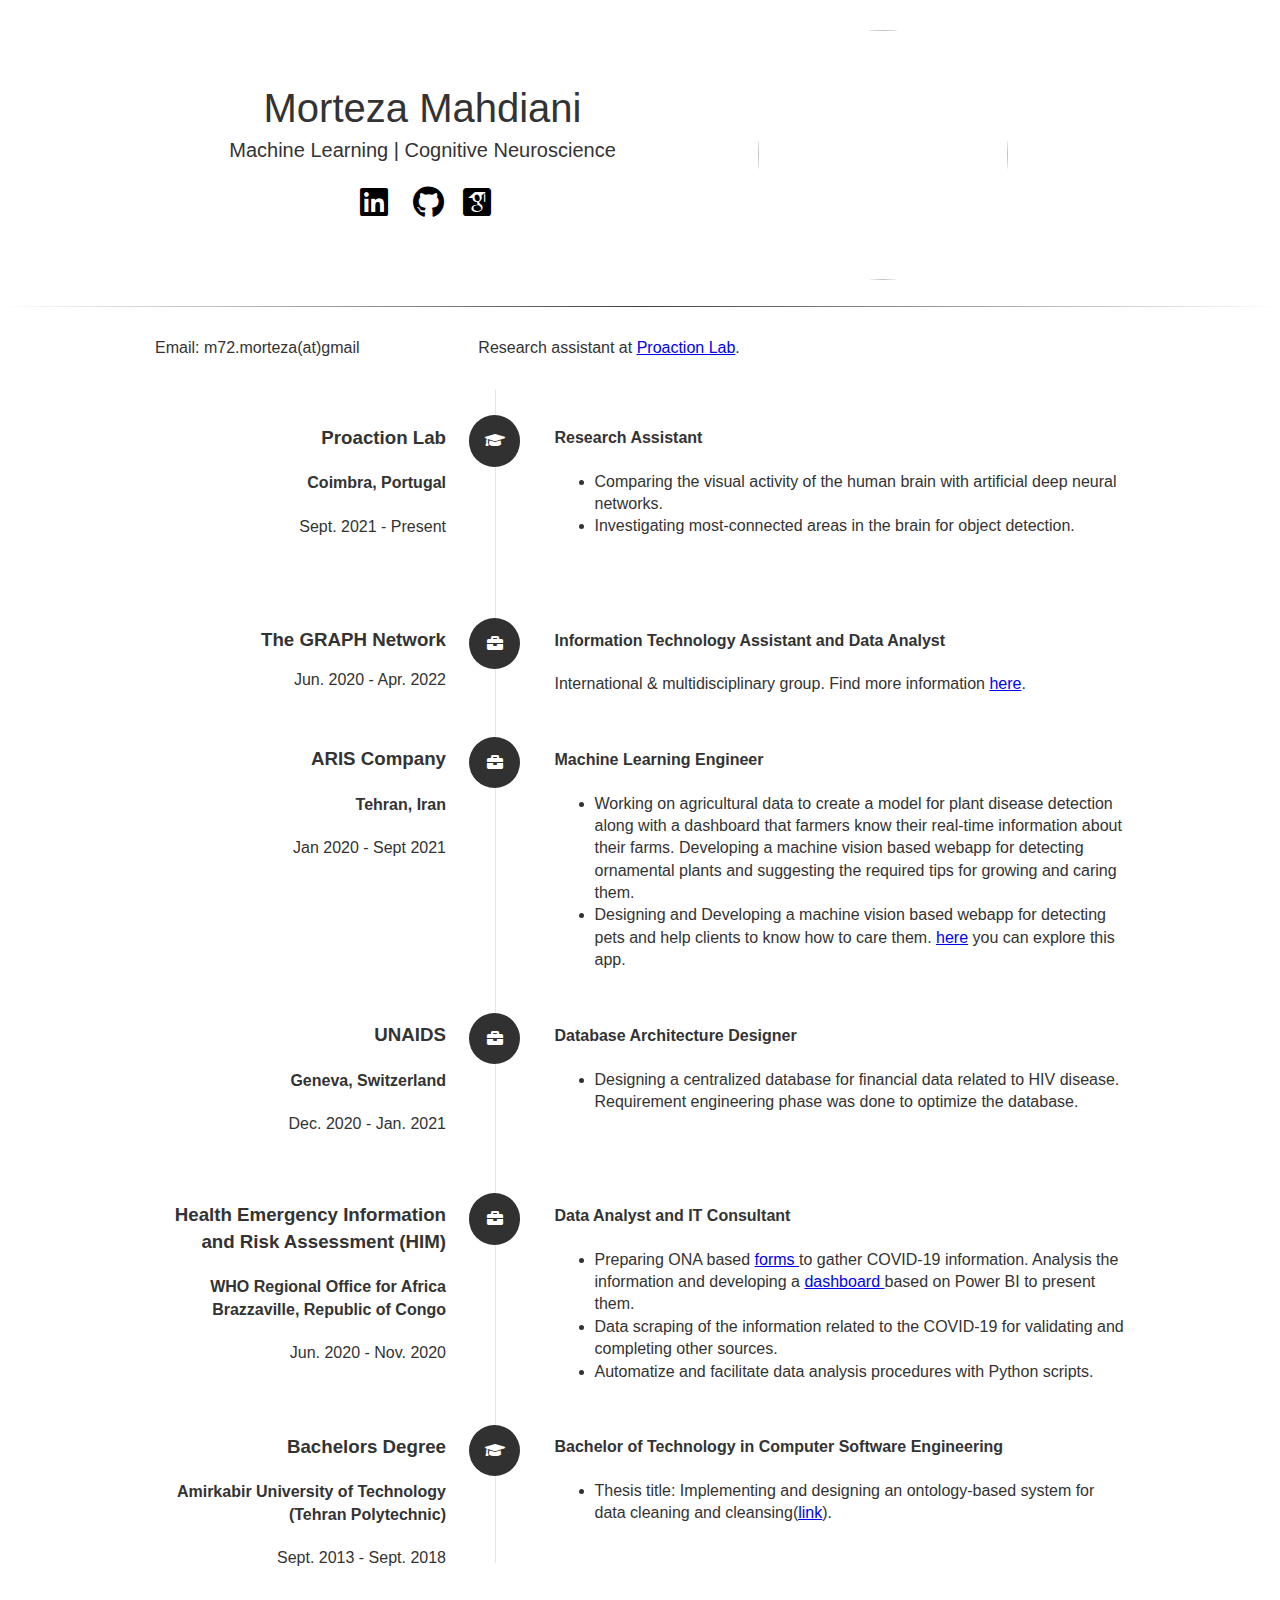
==== index.html @ 7328b312 "photo changed" ====
<!DOCTYPE html>
<html lang="en">
<head>

    <title>Morteza Mahdiani's website</title>
    <meta http-equiv="X-UA-Compatible" content="IE=edge">
    <meta charset="utf-8">
    <meta name="viewport" content="width=device-width, initial-scale=1.0">
    <meta name="description" content="Morteza Mahdiani's website">
    <meta name="keywords" content="website, Morteza, Mahdiani, cv, work, resume, blog">
    <meta name="author" content="Morteza Mahdiani">
    <meta name="viewport" content="width=device-width, initial-scale=1">
    <link rel="stylesheet" href="./css/all.css">
    <link rel="stylesheet" href="./css/style.css">
    <link rel="stylesheet" href="./css/academicons.min.css"/>


</head>


<body>

<!-- Home -->
<div class="container" id="home">

    <div class="row">
        <div id="home-about">
            <h1>Morteza Mahdiani</h1>
            <h2>Machine Learning | Cognitive Neuroscience</h2><br/>
            <div id="home-icon">
<!--                 <a href="" rel="noopener noreferrer" target="_blank"><i
                        class="fas fa-envelope fa-2x" aria-hidden="true"></i></a> -->
                <a href="https://au.linkedin.com/in/morteza-mahdiani/" rel="noopener noreferrer" target="_blank"><i
                        class="fab fa-linkedin fa-2x" aria-hidden="true"></i></a>
                <a href="https://github.com/morteza-mahdiani" rel="noopener noreferrer" target="_blank"><i
                        class="fab fa-github fa-2x" aria-hidden="true"></i></a>
<!--                 <a href="https://twitter.com/JanioSadAh" rel="noopener noreferrer" target="_blank"><i
                        class="fab fa-twitter fa-2x" aria-hidden="true"></i></a> -->
                <a href="https://scholar.google.com/citations?user=xFztGO8AAAAJ&hl=en" ><i 
                        class="ai ai-google-scholar-square ai-2x" aria-hidden="true" style="width:3vmax;"></i></a>
            </div>
        </div>
        <div id="home-img">
            <img src="./photos/IMG_1743.png" alt="" data-holder-rendered="true"><br/>
        </div>
    </div>

</div>

<hr>

<div class="container" id="resume">

            <div class="row">
                <div id="resume-img">
                    <!--            <img src="photos/" alt="" style="width:40%;"/><br/>-->
                    Email: m72.morteza(at)gmail <br/>
                </div>
                <div id="resume-intro">
                    <!-- Member of the <a href="https://thegraphnetwork.org/">Global Research and Analysis for Public Health</a> network. -->
                    Research assistant at <a href="https://proactionlab.fpce.uc.pt/en/home">Proaction Lab</a>.<br/>
                </div>
                </div>

                <div class="resume-timeline">
            <div class="timeline-wrap">




            <div class="timeline-block">
                <div class="timeline-ico">
                    <i class="fas fa-graduation-cap"></i>
                </div>

                <div class="timeline-header">
                    <h3>Proaction Lab</h3>
                    <h4>
                        Coimbra, Portugal
                    </h4>
                    <p>Sept. 2021 - Present</p>
                </div>

                <div class="timeline-content">
                    <h4>Research Assistant</h4>
                    <ul>
                        <li>
                            Comparing the visual activity of the human brain with artificial deep neural networks.
                        </li>
                        <li>
                            Investigating most-connected areas in the brain for object detection.
                        </li>
                        <p><br></p>
                    </ul>
                </div>
            </div>






            <div class="timeline-block">
                <div class="timeline-ico">
                    <i class="fas fa-briefcase"></i>
                </div>

                <div class="timeline-header">
                    <h3>The GRAPH Network</h3>
                    <p>Jun. 2020 - Apr. 2022</p>
                </div>

                <div class="timeline-content">
                    <h4>Information Technology Assistant and Data Analyst</h4>
                    <p>
                        International & multidisciplinary group. Find more information <a
                            href="https://thegraphnetwork.org/">here</a>.
                    </p>
                </div>
            </div>

            <div class="timeline-block">
                <div class="timeline-ico">
                    <i class="fas fa-briefcase"></i>
                </div>

                <div class="timeline-header">
                    <h3>ARIS Company</h3>
                    <h4>Tehran, Iran</h4>
                    <p>Jan 2020 - Sept 2021</p>
                </div>

                <div class="timeline-content">
                    <h4>Machine Learning Engineer</h4>
                    <ul>
                        <li>
                            Working on agricultural data to create a model for plant disease detection along with a
                            dashboard that farmers know their real-time information about their farms.
                            Developing a machine vision based webapp for detecting ornamental plants and suggesting
                            the required tips for growing and caring them.
                        </li>
                        <li>
                            Designing and Developing a machine vision based webapp for detecting pets and help
                            clients to know how to care them. <a href="https://aipet.pet">here</a> you can explore this app.
                        </li>
                    </ul>
                </div>
            </div>

            <div class="timeline-block">
                <div class="timeline-ico">
                    <i class="fas fa-briefcase"></i>
                </div>

                <div class="timeline-header">
                    <h3>UNAIDS</h3>
                    <h4>
                        Geneva, Switzerland
                    </h4>
                    <p>Dec. 2020 - Jan. 2021</p>
                </div>

                <div class="timeline-content">
                    <h4>Database Architecture Designer</h4>
                    <ul>
                        <li>
                            Designing a centralized database for financial data related to HIV disease.
                            Requirement engineering phase was done to optimize the database.
                        </li>
                        <p><br></p>
                    </ul>
                </div>
            </div>

            <div class="timeline-block">
                <div class="timeline-ico">
                    <i class="fas fa-briefcase"></i>
                </div>

                <div class="timeline-header">
                    <h3>Health Emergency Information and Risk Assessment (HIM)</h3>
                    <h4>
                        WHO Regional Office for Africa<br>
                        Brazzaville, Republic of Congo
                    </h4>
                    <p>Jun. 2020 - Nov. 2020</p>
                </div>

                <div class="timeline-content">
                    <h4>Data Analyst and IT Consultant</h4>
                    <ul>
                        <li>
                            Preparing ONA based <a href="https://enketo.whonghub.org/x/#lYqEkK29"> forms </a> to gather
                            COVID-19 information. Analysis the information and
                            developing a <a
                                href="https://app.powerbi.com/view?r=eyJrIjoiOWZiNmRmNjEtNzEwMS00ODVjLTk2NTYtZTM4ZjQyZGI4OGZhIiwidCI6ImY2MTBjMGI3LWJkMjQtNGIzOS04MTBiLTNkYzI4MGFmYjU5MCIsImMiOjh9&pageName=ReportSection">
                            dashboard </a>
                            based on Power BI to present them.
                        </li>
                        <li>
                            Data scraping of the information related to the COVID-19 for validating and completing
                            other sources.
                        </li>
                        <li>
                            Automatize and facilitate data analysis procedures with Python scripts.
                        </li>
                    </ul>
                </div>

            </div>

            <div class="timeline-block">
                <div class="timeline-ico">
                    <i class="fas fa-graduation-cap"></i>
                </div>

                <div class="timeline-header">
                    <h3>Bachelors Degree</h3>
                    <h4>Amirkabir University of Technology<br>
                        (Tehran Polytechnic)</h4>
                    <p>Sept. 2013 - Sept. 2018</p>
                </div>

                <div class="timeline-content">
                    <h4>Bachelor of Technology in Computer Software Engineering</h4>
                        <ul>
                            <li>
                                Thesis title: Implementing and designing an ontology-based system for data cleaning and cleansing(<a href="https://github.com/morteza-mahdiani/B.Sc-Thesis">link</a>).
                            </li>
                            <p><br></p>
                        </ul>
                </div>
            </div>
        </div>
    </div>

</div>

</body>

</html>
---- css/all.css ----
.fa,
.fas,
.far,
.fal,
.fad,
.fab {
  -moz-osx-font-smoothing: grayscale;
  -webkit-font-smoothing: antialiased;
  display: inline-block;
  font-style: normal;
  font-variant: normal;
  text-rendering: auto;
  line-height: 1; }

.fa-lg {
  font-size: 1.33333em;
  line-height: 0.75em;
  vertical-align: -.0667em; }

.fa-xs {
  font-size: .75em; }

.fa-sm {
  font-size: .875em; }

.fa-1x {
  font-size: 1em; }

.fa-2x {
  font-size: 2em; }

.fa-3x {
  font-size: 3em; }

.fa-4x {
  font-size: 4em; }

.fa-5x {
  font-size: 5em; }

.fa-6x {
  font-size: 6em; }

.fa-7x {
  font-size: 7em; }

.fa-8x {
  font-size: 8em; }

.fa-9x {
  font-size: 9em; }

.fa-10x {
  font-size: 10em; }

.fa-fw {
  text-align: center;
  width: 1.25em; }

.fa-ul {
  list-style-type: none;
  margin-left: 2.5em;
  padding-left: 0; }
  .fa-ul > li {
    position: relative; }

.fa-li {
  left: -2em;
  position: absolute;
  text-align: center;
  width: 2em;
  line-height: inherit; }

.fa-border {
  border: solid 0.08em #eee;
  border-radius: .1em;
  padding: .2em .25em .15em; }

.fa-pull-left {
  float: left; }

.fa-pull-right {
  float: right; }

.fa.fa-pull-left,
.fas.fa-pull-left,
.far.fa-pull-left,
.fal.fa-pull-left,
.fab.fa-pull-left {
  margin-right: .3em; }

.fa.fa-pull-right,
.fas.fa-pull-right,
.far.fa-pull-right,
.fal.fa-pull-right,
.fab.fa-pull-right {
  margin-left: .3em; }

.fa-spin {
  -webkit-animation: fa-spin 2s infinite linear;
          animation: fa-spin 2s infinite linear; }

.fa-pulse {
  -webkit-animation: fa-spin 1s infinite steps(8);
          animation: fa-spin 1s infinite steps(8); }

@-webkit-keyframes fa-spin {
  0% {
    -webkit-transform: rotate(0deg);
            transform: rotate(0deg); }
  100% {
    -webkit-transform: rotate(360deg);
            transform: rotate(360deg); } }

@keyframes fa-spin {
  0% {
    -webkit-transform: rotate(0deg);
            transform: rotate(0deg); }
  100% {
    -webkit-transform: rotate(360deg);
            transform: rotate(360deg); } }

.fa-rotate-90 {
  -ms-filter: "progid:DXImageTransform.Microsoft.BasicImage(rotation=1)";
  -webkit-transform: rotate(90deg);
          transform: rotate(90deg); }

.fa-rotate-180 {
  -ms-filter: "progid:DXImageTransform.Microsoft.BasicImage(rotation=2)";
  -webkit-transform: rotate(180deg);
          transform: rotate(180deg); }

.fa-rotate-270 {
  -ms-filter: "progid:DXImageTransform.Microsoft.BasicImage(rotation=3)";
  -webkit-transform: rotate(270deg);
          transform: rotate(270deg); }

.fa-flip-horizontal {
  -ms-filter: "progid:DXImageTransform.Microsoft.BasicImage(rotation=0, mirror=1)";
  -webkit-transform: scale(-1, 1);
          transform: scale(-1, 1); }

.fa-flip-vertical {
  -ms-filter: "progid:DXImageTransform.Microsoft.BasicImage(rotation=2, mirror=1)";
  -webkit-transform: scale(1, -1);
          transform: scale(1, -1); }

.fa-flip-both, .fa-flip-horizontal.fa-flip-vertical {
  -ms-filter: "progid:DXImageTransform.Microsoft.BasicImage(rotation=2, mirror=1)";
  -webkit-transform: scale(-1, -1);
          transform: scale(-1, -1); }

:root .fa-rotate-90,
:root .fa-rotate-180,
:root .fa-rotate-270,
:root .fa-flip-horizontal,
:root .fa-flip-vertical,
:root .fa-flip-both {
  -webkit-filter: none;
          filter: none; }

.fa-stack {
  display: inline-block;
  height: 2em;
  line-height: 2em;
  position: relative;
  vertical-align: middle;
  width: 2.5em; }

.fa-stack-1x,
.fa-stack-2x {
  left: 0;
  position: absolute;
  text-align: center;
  width: 100%; }

.fa-stack-1x {
  line-height: inherit; }

.fa-stack-2x {
  font-size: 2em; }

.fa-inverse {
  color: #fff; }

/* Font Awesome uses the Unicode Private Use Area (PUA) to ensure screen
readers do not read off random characters that represent icons */
.fa-500px:before {
  content: "\f26e"; }

.fa-accessible-icon:before {
  content: "\f368"; }

.fa-accusoft:before {
  content: "\f369"; }

.fa-acquisitions-incorporated:before {
  content: "\f6af"; }

.fa-ad:before {
  content: "\f641"; }

.fa-address-book:before {
  content: "\f2b9"; }

.fa-address-card:before {
  content: "\f2bb"; }

.fa-adjust:before {
  content: "\f042"; }

.fa-adn:before {
  content: "\f170"; }

.fa-adversal:before {
  content: "\f36a"; }

.fa-affiliatetheme:before {
  content: "\f36b"; }

.fa-air-freshener:before {
  content: "\f5d0"; }

.fa-airbnb:before {
  content: "\f834"; }

.fa-algolia:before {
  content: "\f36c"; }

.fa-align-center:before {
  content: "\f037"; }

.fa-align-justify:before {
  content: "\f039"; }

.fa-align-left:before {
  content: "\f036"; }

.fa-align-right:before {
  content: "\f038"; }

.fa-alipay:before {
  content: "\f642"; }

.fa-allergies:before {
  content: "\f461"; }

.fa-amazon:before {
  content: "\f270"; }

.fa-amazon-pay:before {
  content: "\f42c"; }

.fa-ambulance:before {
  content: "\f0f9"; }

.fa-american-sign-language-interpreting:before {
  content: "\f2a3"; }

.fa-amilia:before {
  content: "\f36d"; }

.fa-anchor:before {
  content: "\f13d"; }

.fa-android:before {
  content: "\f17b"; }

.fa-angellist:before {
  content: "\f209"; }

.fa-angle-double-down:before {
  content: "\f103"; }

.fa-angle-double-left:before {
  content: "\f100"; }

.fa-angle-double-right:before {
  content: "\f101"; }

.fa-angle-double-up:before {
  content: "\f102"; }

.fa-angle-down:before {
  content: "\f107"; }

.fa-angle-left:before {
  content: "\f104"; }

.fa-angle-right:before {
  content: "\f105"; }

.fa-angle-up:before {
  content: "\f106"; }

.fa-angry:before {
  content: "\f556"; }

.fa-angrycreative:before {
  content: "\f36e"; }

.fa-angular:before {
  content: "\f420"; }

.fa-ankh:before {
  content: "\f644"; }

.fa-app-store:before {
  content: "\f36f"; }

.fa-app-store-ios:before {
  content: "\f370"; }

.fa-apper:before {
  content: "\f371"; }

.fa-apple:before {
  content: "\f179"; }

.fa-apple-alt:before {
  content: "\f5d1"; }

.fa-apple-pay:before {
  content: "\f415"; }

.fa-archive:before {
  content: "\f187"; }

.fa-archway:before {
  content: "\f557"; }

.fa-arrow-alt-circle-down:before {
  content: "\f358"; }

.fa-arrow-alt-circle-left:before {
  content: "\f359"; }

.fa-arrow-alt-circle-right:before {
  content: "\f35a"; }

.fa-arrow-alt-circle-up:before {
  content: "\f35b"; }

.fa-arrow-circle-down:before {
  content: "\f0ab"; }

.fa-arrow-circle-left:before {
  content: "\f0a8"; }

.fa-arrow-circle-right:before {
  content: "\f0a9"; }

.fa-arrow-circle-up:before {
  content: "\f0aa"; }

.fa-arrow-down:before {
  content: "\f063"; }

.fa-arrow-left:before {
  content: "\f060"; }

.fa-arrow-right:before {
  content: "\f061"; }

.fa-arrow-up:before {
  content: "\f062"; }

.fa-arrows-alt:before {
  content: "\f0b2"; }

.fa-arrows-alt-h:before {
  content: "\f337"; }

.fa-arrows-alt-v:before {
  content: "\f338"; }

.fa-artstation:before {
  content: "\f77a"; }

.fa-assistive-listening-systems:before {
  content: "\f2a2"; }

.fa-asterisk:before {
  content: "\f069"; }

.fa-asymmetrik:before {
  content: "\f372"; }

.fa-at:before {
  content: "\f1fa"; }

.fa-atlas:before {
  content: "\f558"; }

.fa-atlassian:before {
  content: "\f77b"; }

.fa-atom:before {
  content: "\f5d2"; }

.fa-audible:before {
  content: "\f373"; }

.fa-audio-description:before {
  content: "\f29e"; }

.fa-autoprefixer:before {
  content: "\f41c"; }

.fa-avianex:before {
  content: "\f374"; }

.fa-aviato:before {
  content: "\f421"; }

.fa-award:before {
  content: "\f559"; }

.fa-aws:before {
  content: "\f375"; }

.fa-baby:before {
  content: "\f77c"; }

.fa-baby-carriage:before {
  content: "\f77d"; }

.fa-backspace:before {
  content: "\f55a"; }

.fa-backward:before {
  content: "\f04a"; }

.fa-bacon:before {
  content: "\f7e5"; }

.fa-bacteria:before {
  content: "\e059"; }

.fa-bacterium:before {
  content: "\e05a"; }

.fa-bahai:before {
  content: "\f666"; }

.fa-balance-scale:before {
  content: "\f24e"; }

.fa-balance-scale-left:before {
  content: "\f515"; }

.fa-balance-scale-right:before {
  content: "\f516"; }

.fa-ban:before {
  content: "\f05e"; }

.fa-band-aid:before {
  content: "\f462"; }

.fa-bandcamp:before {
  content: "\f2d5"; }

.fa-barcode:before {
  content: "\f02a"; }

.fa-bars:before {
  content: "\f0c9"; }

.fa-baseball-ball:before {
  content: "\f433"; }

.fa-basketball-ball:before {
  content: "\f434"; }

.fa-bath:before {
  content: "\f2cd"; }

.fa-battery-empty:before {
  content: "\f244"; }

.fa-battery-full:before {
  content: "\f240"; }

.fa-battery-half:before {
  content: "\f242"; }

.fa-battery-quarter:before {
  content: "\f243"; }

.fa-battery-three-quarters:before {
  content: "\f241"; }

.fa-battle-net:before {
  content: "\f835"; }

.fa-bed:before {
  content: "\f236"; }

.fa-beer:before {
  content: "\f0fc"; }

.fa-behance:before {
  content: "\f1b4"; }

.fa-behance-square:before {
  content: "\f1b5"; }

.fa-bell:before {
  content: "\f0f3"; }

.fa-bell-slash:before {
  content: "\f1f6"; }

.fa-bezier-curve:before {
  content: "\f55b"; }

.fa-bible:before {
  content: "\f647"; }

.fa-bicycle:before {
  content: "\f206"; }

.fa-biking:before {
  content: "\f84a"; }

.fa-bimobject:before {
  content: "\f378"; }

.fa-binoculars:before {
  content: "\f1e5"; }

.fa-biohazard:before {
  content: "\f780"; }

.fa-birthday-cake:before {
  content: "\f1fd"; }

.fa-bitbucket:before {
  content: "\f171"; }

.fa-bitcoin:before {
  content: "\f379"; }

.fa-bity:before {
  content: "\f37a"; }

.fa-black-tie:before {
  content: "\f27e"; }

.fa-blackberry:before {
  content: "\f37b"; }

.fa-blender:before {
  content: "\f517"; }

.fa-blender-phone:before {
  content: "\f6b6"; }

.fa-blind:before {
  content: "\f29d"; }

.fa-blog:before {
  content: "\f781"; }

.fa-blogger:before {
  content: "\f37c"; }

.fa-blogger-b:before {
  content: "\f37d"; }

.fa-bluetooth:before {
  content: "\f293"; }

.fa-bluetooth-b:before {
  content: "\f294"; }

.fa-bold:before {
  content: "\f032"; }

.fa-bolt:before {
  content: "\f0e7"; }

.fa-bomb:before {
  content: "\f1e2"; }

.fa-bone:before {
  content: "\f5d7"; }

.fa-bong:before {
  content: "\f55c"; }

.fa-book:before {
  content: "\f02d"; }

.fa-book-dead:before {
  content: "\f6b7"; }

.fa-book-medical:before {
  content: "\f7e6"; }

.fa-book-open:before {
  content: "\f518"; }

.fa-book-reader:before {
  content: "\f5da"; }

.fa-bookmark:before {
  content: "\f02e"; }

.fa-bootstrap:before {
  content: "\f836"; }

.fa-border-all:before {
  content: "\f84c"; }

.fa-border-none:before {
  content: "\f850"; }

.fa-border-style:before {
  content: "\f853"; }

.fa-bowling-ball:before {
  content: "\f436"; }

.fa-box:before {
  content: "\f466"; }

.fa-box-open:before {
  content: "\f49e"; }

.fa-box-tissue:before {
  content: "\e05b"; }

.fa-boxes:before {
  content: "\f468"; }

.fa-braille:before {
  content: "\f2a1"; }

.fa-brain:before {
  content: "\f5dc"; }

.fa-bread-slice:before {
  content: "\f7ec"; }

.fa-briefcase:before {
  content: "\f0b1"; }

.fa-briefcase-medical:before {
  content: "\f469"; }

.fa-broadcast-tower:before {
  content: "\f519"; }

.fa-broom:before {
  content: "\f51a"; }

.fa-brush:before {
  content: "\f55d"; }

.fa-btc:before {
  content: "\f15a"; }

.fa-buffer:before {
  content: "\f837"; }

.fa-bug:before {
  content: "\f188"; }

.fa-building:before {
  content: "\f1ad"; }

.fa-bullhorn:before {
  content: "\f0a1"; }

.fa-bullseye:before {
  content: "\f140"; }

.fa-burn:before {
  content: "\f46a"; }

.fa-buromobelexperte:before {
  content: "\f37f"; }

.fa-bus:before {
  content: "\f207"; }

.fa-bus-alt:before {
  content: "\f55e"; }

.fa-business-time:before {
  content: "\f64a"; }

.fa-buy-n-large:before {
  content: "\f8a6"; }

.fa-buysellads:before {
  content: "\f20d"; }

.fa-calculator:before {
  content: "\f1ec"; }

.fa-calendar:before {
  content: "\f133"; }

.fa-calendar-alt:before {
  content: "\f073"; }

.fa-calendar-check:before {
  content: "\f274"; }

.fa-calendar-day:before {
  content: "\f783"; }

.fa-calendar-minus:before {
  content: "\f272"; }

.fa-calendar-plus:before {
  content: "\f271"; }

.fa-calendar-times:before {
  content: "\f273"; }

.fa-calendar-week:before {
  content: "\f784"; }

.fa-camera:before {
  content: "\f030"; }

.fa-camera-retro:before {
  content: "\f083"; }

.fa-campground:before {
  content: "\f6bb"; }

.fa-canadian-maple-leaf:before {
  content: "\f785"; }

.fa-candy-cane:before {
  content: "\f786"; }

.fa-cannabis:before {
  content: "\f55f"; }

.fa-capsules:before {
  content: "\f46b"; }

.fa-car:before {
  content: "\f1b9"; }

.fa-car-alt:before {
  content: "\f5de"; }

.fa-car-battery:before {
  content: "\f5df"; }

.fa-car-crash:before {
  content: "\f5e1"; }

.fa-car-side:before {
  content: "\f5e4"; }

.fa-caravan:before {
  content: "\f8ff"; }

.fa-caret-down:before {
  content: "\f0d7"; }

.fa-caret-left:before {
  content: "\f0d9"; }

.fa-caret-right:before {
  content: "\f0da"; }

.fa-caret-square-down:before {
  content: "\f150"; }

.fa-caret-square-left:before {
  content: "\f191"; }

.fa-caret-square-right:before {
  content: "\f152"; }

.fa-caret-square-up:before {
  content: "\f151"; }

.fa-caret-up:before {
  content: "\f0d8"; }

.fa-carrot:before {
  content: "\f787"; }

.fa-cart-arrow-down:before {
  content: "\f218"; }

.fa-cart-plus:before {
  content: "\f217"; }

.fa-cash-register:before {
  content: "\f788"; }

.fa-cat:before {
  content: "\f6be"; }

.fa-cc-amazon-pay:before {
  content: "\f42d"; }

.fa-cc-amex:before {
  content: "\f1f3"; }

.fa-cc-apple-pay:before {
  content: "\f416"; }

.fa-cc-diners-club:before {
  content: "\f24c"; }

.fa-cc-discover:before {
  content: "\f1f2"; }

.fa-cc-jcb:before {
  content: "\f24b"; }

.fa-cc-mastercard:before {
  content: "\f1f1"; }

.fa-cc-paypal:before {
  content: "\f1f4"; }

.fa-cc-stripe:before {
  content: "\f1f5"; }

.fa-cc-visa:before {
  content: "\f1f0"; }

.fa-centercode:before {
  content: "\f380"; }

.fa-centos:before {
  content: "\f789"; }

.fa-certificate:before {
  content: "\f0a3"; }

.fa-chair:before {
  content: "\f6c0"; }

.fa-chalkboard:before {
  content: "\f51b"; }

.fa-chalkboard-teacher:before {
  content: "\f51c"; }

.fa-charging-station:before {
  content: "\f5e7"; }

.fa-chart-area:before {
  content: "\f1fe"; }

.fa-chart-bar:before {
  content: "\f080"; }

.fa-chart-line:before {
  content: "\f201"; }

.fa-chart-pie:before {
  content: "\f200"; }

.fa-check:before {
  content: "\f00c"; }

.fa-check-circle:before {
  content: "\f058"; }

.fa-check-double:before {
  content: "\f560"; }

.fa-check-square:before {
  content: "\f14a"; }

.fa-cheese:before {
  content: "\f7ef"; }

.fa-chess:before {
  content: "\f439"; }

.fa-chess-bishop:before {
  content: "\f43a"; }

.fa-chess-board:before {
  content: "\f43c"; }

.fa-chess-king:before {
  content: "\f43f"; }

.fa-chess-knight:before {
  content: "\f441"; }

.fa-chess-pawn:before {
  content: "\f443"; }

.fa-chess-queen:before {
  content: "\f445"; }

.fa-chess-rook:before {
  content: "\f447"; }

.fa-chevron-circle-down:before {
  content: "\f13a"; }

.fa-chevron-circle-left:before {
  content: "\f137"; }

.fa-chevron-circle-right:before {
  content: "\f138"; }

.fa-chevron-circle-up:before {
  content: "\f139"; }

.fa-chevron-down:before {
  content: "\f078"; }

.fa-chevron-left:before {
  content: "\f053"; }

.fa-chevron-right:before {
  content: "\f054"; }

.fa-chevron-up:before {
  content: "\f077"; }

.fa-child:before {
  content: "\f1ae"; }

.fa-chrome:before {
  content: "\f268"; }

.fa-chromecast:before {
  content: "\f838"; }

.fa-church:before {
  content: "\f51d"; }

.fa-circle:before {
  content: "\f111"; }

.fa-circle-notch:before {
  content: "\f1ce"; }

.fa-city:before {
  content: "\f64f"; }

.fa-clinic-medical:before {
  content: "\f7f2"; }

.fa-clipboard:before {
  content: "\f328"; }

.fa-clipboard-check:before {
  content: "\f46c"; }

.fa-clipboard-list:before {
  content: "\f46d"; }

.fa-clock:before {
  content: "\f017"; }

.fa-clone:before {
  content: "\f24d"; }

.fa-closed-captioning:before {
  content: "\f20a"; }

.fa-cloud:before {
  content: "\f0c2"; }

.fa-cloud-download-alt:before {
  content: "\f381"; }

.fa-cloud-meatball:before {
  content: "\f73b"; }

.fa-cloud-moon:before {
  content: "\f6c3"; }

.fa-cloud-moon-rain:before {
  content: "\f73c"; }

.fa-cloud-rain:before {
  content: "\f73d"; }

.fa-cloud-showers-heavy:before {
  content: "\f740"; }

.fa-cloud-sun:before {
  content: "\f6c4"; }

.fa-cloud-sun-rain:before {
  content: "\f743"; }

.fa-cloud-upload-alt:before {
  content: "\f382"; }

.fa-cloudflare:before {
  content: "\e07d"; }

.fa-cloudscale:before {
  content: "\f383"; }

.fa-cloudsmith:before {
  content: "\f384"; }

.fa-cloudversify:before {
  content: "\f385"; }

.fa-cocktail:before {
  content: "\f561"; }

.fa-code:before {
  content: "\f121"; }

.fa-code-branch:before {
  content: "\f126"; }

.fa-codepen:before {
  content: "\f1cb"; }

.fa-codiepie:before {
  content: "\f284"; }

.fa-coffee:before {
  content: "\f0f4"; }

.fa-cog:before {
  content: "\f013"; }

.fa-cogs:before {
  content: "\f085"; }

.fa-coins:before {
  content: "\f51e"; }

.fa-columns:before {
  content: "\f0db"; }

.fa-comment:before {
  content: "\f075"; }

.fa-comment-alt:before {
  content: "\f27a"; }

.fa-comment-dollar:before {
  content: "\f651"; }

.fa-comment-dots:before {
  content: "\f4ad"; }

.fa-comment-medical:before {
  content: "\f7f5"; }

.fa-comment-slash:before {
  content: "\f4b3"; }

.fa-comments:before {
  content: "\f086"; }

.fa-comments-dollar:before {
  content: "\f653"; }

.fa-compact-disc:before {
  content: "\f51f"; }

.fa-compass:before {
  content: "\f14e"; }

.fa-compress:before {
  content: "\f066"; }

.fa-compress-alt:before {
  content: "\f422"; }

.fa-compress-arrows-alt:before {
  content: "\f78c"; }

.fa-concierge-bell:before {
  content: "\f562"; }

.fa-confluence:before {
  content: "\f78d"; }

.fa-connectdevelop:before {
  content: "\f20e"; }

.fa-contao:before {
  content: "\f26d"; }

.fa-cookie:before {
  content: "\f563"; }

.fa-cookie-bite:before {
  content: "\f564"; }

.fa-copy:before {
  content: "\f0c5"; }

.fa-copyright:before {
  content: "\f1f9"; }

.fa-cotton-bureau:before {
  content: "\f89e"; }

.fa-couch:before {
  content: "\f4b8"; }

.fa-cpanel:before {
  content: "\f388"; }

.fa-creative-commons:before {
  content: "\f25e"; }

.fa-creative-commons-by:before {
  content: "\f4e7"; }

.fa-creative-commons-nc:before {
  content: "\f4e8"; }

.fa-creative-commons-nc-eu:before {
  content: "\f4e9"; }

.fa-creative-commons-nc-jp:before {
  content: "\f4ea"; }

.fa-creative-commons-nd:before {
  content: "\f4eb"; }

.fa-creative-commons-pd:before {
  content: "\f4ec"; }

.fa-creative-commons-pd-alt:before {
  content: "\f4ed"; }

.fa-creative-commons-remix:before {
  content: "\f4ee"; }

.fa-creative-commons-sa:before {
  content: "\f4ef"; }

.fa-creative-commons-sampling:before {
  content: "\f4f0"; }

.fa-creative-commons-sampling-plus:before {
  content: "\f4f1"; }

.fa-creative-commons-share:before {
  content: "\f4f2"; }

.fa-creative-commons-zero:before {
  content: "\f4f3"; }

.fa-credit-card:before {
  content: "\f09d"; }

.fa-critical-role:before {
  content: "\f6c9"; }

.fa-crop:before {
  content: "\f125"; }

.fa-crop-alt:before {
  content: "\f565"; }

.fa-cross:before {
  content: "\f654"; }

.fa-crosshairs:before {
  content: "\f05b"; }

.fa-crow:before {
  content: "\f520"; }

.fa-crown:before {
  content: "\f521"; }

.fa-crutch:before {
  content: "\f7f7"; }

.fa-css3:before {
  content: "\f13c"; }

.fa-css3-alt:before {
  content: "\f38b"; }

.fa-cube:before {
  content: "\f1b2"; }

.fa-cubes:before {
  content: "\f1b3"; }

.fa-cut:before {
  content: "\f0c4"; }

.fa-cuttlefish:before {
  content: "\f38c"; }

.fa-d-and-d:before {
  content: "\f38d"; }

.fa-d-and-d-beyond:before {
  content: "\f6ca"; }

.fa-dailymotion:before {
  content: "\e052"; }

.fa-dashcube:before {
  content: "\f210"; }

.fa-database:before {
  content: "\f1c0"; }

.fa-deaf:before {
  content: "\f2a4"; }

.fa-deezer:before {
  content: "\e077"; }

.fa-delicious:before {
  content: "\f1a5"; }

.fa-democrat:before {
  content: "\f747"; }

.fa-deploydog:before {
  content: "\f38e"; }

.fa-deskpro:before {
  content: "\f38f"; }

.fa-desktop:before {
  content: "\f108"; }

.fa-dev:before {
  content: "\f6cc"; }

.fa-deviantart:before {
  content: "\f1bd"; }

.fa-dharmachakra:before {
  content: "\f655"; }

.fa-dhl:before {
  content: "\f790"; }

.fa-diagnoses:before {
  content: "\f470"; }

.fa-diaspora:before {
  content: "\f791"; }

.fa-dice:before {
  content: "\f522"; }

.fa-dice-d20:before {
  content: "\f6cf"; }

.fa-dice-d6:before {
  content: "\f6d1"; }

.fa-dice-five:before {
  content: "\f523"; }

.fa-dice-four:before {
  content: "\f524"; }

.fa-dice-one:before {
  content: "\f525"; }

.fa-dice-six:before {
  content: "\f526"; }

.fa-dice-three:before {
  content: "\f527"; }

.fa-dice-two:before {
  content: "\f528"; }

.fa-digg:before {
  content: "\f1a6"; }

.fa-digital-ocean:before {
  content: "\f391"; }

.fa-digital-tachograph:before {
  content: "\f566"; }

.fa-directions:before {
  content: "\f5eb"; }

.fa-discord:before {
  content: "\f392"; }

.fa-discourse:before {
  content: "\f393"; }

.fa-disease:before {
  content: "\f7fa"; }

.fa-divide:before {
  content: "\f529"; }

.fa-dizzy:before {
  content: "\f567"; }

.fa-dna:before {
  content: "\f471"; }

.fa-dochub:before {
  content: "\f394"; }

.fa-docker:before {
  content: "\f395"; }

.fa-dog:before {
  content: "\f6d3"; }

.fa-dollar-sign:before {
  content: "\f155"; }

.fa-dolly:before {
  content: "\f472"; }

.fa-dolly-flatbed:before {
  content: "\f474"; }

.fa-donate:before {
  content: "\f4b9"; }

.fa-door-closed:before {
  content: "\f52a"; }

.fa-door-open:before {
  content: "\f52b"; }

.fa-dot-circle:before {
  content: "\f192"; }

.fa-dove:before {
  content: "\f4ba"; }

.fa-download:before {
  content: "\f019"; }

.fa-draft2digital:before {
  content: "\f396"; }

.fa-drafting-compass:before {
  content: "\f568"; }

.fa-dragon:before {
  content: "\f6d5"; }

.fa-draw-polygon:before {
  content: "\f5ee"; }

.fa-dribbble:before {
  content: "\f17d"; }

.fa-dribbble-square:before {
  content: "\f397"; }

.fa-dropbox:before {
  content: "\f16b"; }

.fa-drum:before {
  content: "\f569"; }

.fa-drum-steelpan:before {
  content: "\f56a"; }

.fa-drumstick-bite:before {
  content: "\f6d7"; }

.fa-drupal:before {
  content: "\f1a9"; }

.fa-dumbbell:before {
  content: "\f44b"; }

.fa-dumpster:before {
  content: "\f793"; }

.fa-dumpster-fire:before {
  content: "\f794"; }

.fa-dungeon:before {
  content: "\f6d9"; }

.fa-dyalog:before {
  content: "\f399"; }

.fa-earlybirds:before {
  content: "\f39a"; }

.fa-ebay:before {
  content: "\f4f4"; }

.fa-edge:before {
  content: "\f282"; }

.fa-edge-legacy:before {
  content: "\e078"; }

.fa-edit:before {
  content: "\f044"; }

.fa-egg:before {
  content: "\f7fb"; }

.fa-eject:before {
  content: "\f052"; }

.fa-elementor:before {
  content: "\f430"; }

.fa-ellipsis-h:before {
  content: "\f141"; }

.fa-ellipsis-v:before {
  content: "\f142"; }

.fa-ello:before {
  content: "\f5f1"; }

.fa-ember:before {
  content: "\f423"; }

.fa-empire:before {
  content: "\f1d1"; }

.fa-envelope:before {
  content: "\f0e0"; }

.fa-envelope-open:before {
  content: "\f2b6"; }

.fa-envelope-open-text:before {
  content: "\f658"; }

.fa-envelope-square:before {
  content: "\f199"; }

.fa-envira:before {
  content: "\f299"; }

.fa-equals:before {
  content: "\f52c"; }

.fa-eraser:before {
  content: "\f12d"; }

.fa-erlang:before {
  content: "\f39d"; }

.fa-ethereum:before {
  content: "\f42e"; }

.fa-ethernet:before {
  content: "\f796"; }

.fa-etsy:before {
  content: "\f2d7"; }

.fa-euro-sign:before {
  content: "\f153"; }

.fa-evernote:before {
  content: "\f839"; }

.fa-exchange-alt:before {
  content: "\f362"; }

.fa-exclamation:before {
  content: "\f12a"; }

.fa-exclamation-circle:before {
  content: "\f06a"; }

.fa-exclamation-triangle:before {
  content: "\f071"; }

.fa-expand:before {
  content: "\f065"; }

.fa-expand-alt:before {
  content: "\f424"; }

.fa-expand-arrows-alt:before {
  content: "\f31e"; }

.fa-expeditedssl:before {
  content: "\f23e"; }

.fa-external-link-alt:before {
  content: "\f35d"; }

.fa-external-link-square-alt:before {
  content: "\f360"; }

.fa-eye:before {
  content: "\f06e"; }

.fa-eye-dropper:before {
  content: "\f1fb"; }

.fa-eye-slash:before {
  content: "\f070"; }

.fa-facebook:before {
  content: "\f09a"; }

.fa-facebook-f:before {
  content: "\f39e"; }

.fa-facebook-messenger:before {
  content: "\f39f"; }

.fa-facebook-square:before {
  content: "\f082"; }

.fa-fan:before {
  content: "\f863"; }

.fa-fantasy-flight-games:before {
  content: "\f6dc"; }

.fa-fast-backward:before {
  content: "\f049"; }

.fa-fast-forward:before {
  content: "\f050"; }

.fa-faucet:before {
  content: "\e005"; }

.fa-fax:before {
  content: "\f1ac"; }

.fa-feather:before {
  content: "\f52d"; }

.fa-feather-alt:before {
  content: "\f56b"; }

.fa-fedex:before {
  content: "\f797"; }

.fa-fedora:before {
  content: "\f798"; }

.fa-female:before {
  content: "\f182"; }

.fa-fighter-jet:before {
  content: "\f0fb"; }

.fa-figma:before {
  content: "\f799"; }

.fa-file:before {
  content: "\f15b"; }

.fa-file-alt:before {
  content: "\f15c"; }

.fa-file-archive:before {
  content: "\f1c6"; }

.fa-file-audio:before {
  content: "\f1c7"; }

.fa-file-code:before {
  content: "\f1c9"; }

.fa-file-contract:before {
  content: "\f56c"; }

.fa-file-csv:before {
  content: "\f6dd"; }

.fa-file-download:before {
  content: "\f56d"; }

.fa-file-excel:before {
  content: "\f1c3"; }

.fa-file-export:before {
  content: "\f56e"; }

.fa-file-image:before {
  content: "\f1c5"; }

.fa-file-import:before {
  content: "\f56f"; }

.fa-file-invoice:before {
  content: "\f570"; }

.fa-file-invoice-dollar:before {
  content: "\f571"; }

.fa-file-medical:before {
  content: "\f477"; }

.fa-file-medical-alt:before {
  content: "\f478"; }

.fa-file-pdf:before {
  content: "\f1c1"; }

.fa-file-powerpoint:before {
  content: "\f1c4"; }

.fa-file-prescription:before {
  content: "\f572"; }

.fa-file-signature:before {
  content: "\f573"; }

.fa-file-upload:before {
  content: "\f574"; }

.fa-file-video:before {
  content: "\f1c8"; }

.fa-file-word:before {
  content: "\f1c2"; }

.fa-fill:before {
  content: "\f575"; }

.fa-fill-drip:before {
  content: "\f576"; }

.fa-film:before {
  content: "\f008"; }

.fa-filter:before {
  content: "\f0b0"; }

.fa-fingerprint:before {
  content: "\f577"; }

.fa-fire:before {
  content: "\f06d"; }

.fa-fire-alt:before {
  content: "\f7e4"; }

.fa-fire-extinguisher:before {
  content: "\f134"; }

.fa-firefox:before {
  content: "\f269"; }

.fa-firefox-browser:before {
  content: "\e007"; }

.fa-first-aid:before {
  content: "\f479"; }

.fa-first-order:before {
  content: "\f2b0"; }

.fa-first-order-alt:before {
  content: "\f50a"; }

.fa-firstdraft:before {
  content: "\f3a1"; }

.fa-fish:before {
  content: "\f578"; }

.fa-fist-raised:before {
  content: "\f6de"; }

.fa-flag:before {
  content: "\f024"; }

.fa-flag-checkered:before {
  content: "\f11e"; }

.fa-flag-usa:before {
  content: "\f74d"; }

.fa-flask:before {
  content: "\f0c3"; }

.fa-flickr:before {
  content: "\f16e"; }

.fa-flipboard:before {
  content: "\f44d"; }

.fa-flushed:before {
  content: "\f579"; }

.fa-fly:before {
  content: "\f417"; }

.fa-folder:before {
  content: "\f07b"; }

.fa-folder-minus:before {
  content: "\f65d"; }

.fa-folder-open:before {
  content: "\f07c"; }

.fa-folder-plus:before {
  content: "\f65e"; }

.fa-font:before {
  content: "\f031"; }

.fa-font-awesome:before {
  content: "\f2b4"; }

.fa-font-awesome-alt:before {
  content: "\f35c"; }

.fa-font-awesome-flag:before {
  content: "\f425"; }

.fa-font-awesome-logo-full:before {
  content: "\f4e6"; }

.fa-fonticons:before {
  content: "\f280"; }

.fa-fonticons-fi:before {
  content: "\f3a2"; }

.fa-football-ball:before {
  content: "\f44e"; }

.fa-fort-awesome:before {
  content: "\f286"; }

.fa-fort-awesome-alt:before {
  content: "\f3a3"; }

.fa-forumbee:before {
  content: "\f211"; }

.fa-forward:before {
  content: "\f04e"; }

.fa-foursquare:before {
  content: "\f180"; }

.fa-free-code-camp:before {
  content: "\f2c5"; }

.fa-freebsd:before {
  content: "\f3a4"; }

.fa-frog:before {
  content: "\f52e"; }

.fa-frown:before {
  content: "\f119"; }

.fa-frown-open:before {
  content: "\f57a"; }

.fa-fulcrum:before {
  content: "\f50b"; }

.fa-funnel-dollar:before {
  content: "\f662"; }

.fa-futbol:before {
  content: "\f1e3"; }

.fa-galactic-republic:before {
  content: "\f50c"; }

.fa-galactic-senate:before {
  content: "\f50d"; }

.fa-gamepad:before {
  content: "\f11b"; }

.fa-gas-pump:before {
  content: "\f52f"; }

.fa-gavel:before {
  content: "\f0e3"; }

.fa-gem:before {
  content: "\f3a5"; }

.fa-genderless:before {
  content: "\f22d"; }

.fa-get-pocket:before {
  content: "\f265"; }

.fa-gg:before {
  content: "\f260"; }

.fa-gg-circle:before {
  content: "\f261"; }

.fa-ghost:before {
  content: "\f6e2"; }

.fa-gift:before {
  content: "\f06b"; }

.fa-gifts:before {
  content: "\f79c"; }

.fa-git:before {
  content: "\f1d3"; }

.fa-git-alt:before {
  content: "\f841"; }

.fa-git-square:before {
  content: "\f1d2"; }

.fa-github:before {
  content: "\f09b"; }

.fa-github-alt:before {
  content: "\f113"; }

.fa-github-square:before {
  content: "\f092"; }

.fa-gitkraken:before {
  content: "\f3a6"; }

.fa-gitlab:before {
  content: "\f296"; }

.fa-gitter:before {
  content: "\f426"; }

.fa-glass-cheers:before {
  content: "\f79f"; }

.fa-glass-martini:before {
  content: "\f000"; }

.fa-glass-martini-alt:before {
  content: "\f57b"; }

.fa-glass-whiskey:before {
  content: "\f7a0"; }

.fa-glasses:before {
  content: "\f530"; }

.fa-glide:before {
  content: "\f2a5"; }

.fa-glide-g:before {
  content: "\f2a6"; }

.fa-globe:before {
  content: "\f0ac"; }

.fa-globe-africa:before {
  content: "\f57c"; }

.fa-globe-americas:before {
  content: "\f57d"; }

.fa-globe-asia:before {
  content: "\f57e"; }

.fa-globe-europe:before {
  content: "\f7a2"; }

.fa-gofore:before {
  content: "\f3a7"; }

.fa-golf-ball:before {
  content: "\f450"; }

.fa-goodreads:before {
  content: "\f3a8"; }

.fa-goodreads-g:before {
  content: "\f3a9"; }

.fa-google:before {
  content: "\f1a0"; }

.fa-google-drive:before {
  content: "\f3aa"; }

.fa-google-pay:before {
  content: "\e079"; }

.fa-google-play:before {
  content: "\f3ab"; }

.fa-google-plus:before {
  content: "\f2b3"; }

.fa-google-plus-g:before {
  content: "\f0d5"; }

.fa-google-plus-square:before {
  content: "\f0d4"; }

.fa-google-wallet:before {
  content: "\f1ee"; }

.fa-gopuram:before {
  content: "\f664"; }

.fa-graduation-cap:before {
  content: "\f19d"; }

.fa-gratipay:before {
  content: "\f184"; }

.fa-grav:before {
  content: "\f2d6"; }

.fa-greater-than:before {
  content: "\f531"; }

.fa-greater-than-equal:before {
  content: "\f532"; }

.fa-grimace:before {
  content: "\f57f"; }

.fa-grin:before {
  content: "\f580"; }

.fa-grin-alt:before {
  content: "\f581"; }

.fa-grin-beam:before {
  content: "\f582"; }

.fa-grin-beam-sweat:before {
  content: "\f583"; }

.fa-grin-hearts:before {
  content: "\f584"; }

.fa-grin-squint:before {
  content: "\f585"; }

.fa-grin-squint-tears:before {
  content: "\f586"; }

.fa-grin-stars:before {
  content: "\f587"; }

.fa-grin-tears:before {
  content: "\f588"; }

.fa-grin-tongue:before {
  content: "\f589"; }

.fa-grin-tongue-squint:before {
  content: "\f58a"; }

.fa-grin-tongue-wink:before {
  content: "\f58b"; }

.fa-grin-wink:before {
  content: "\f58c"; }

.fa-grip-horizontal:before {
  content: "\f58d"; }

.fa-grip-lines:before {
  content: "\f7a4"; }

.fa-grip-lines-vertical:before {
  content: "\f7a5"; }

.fa-grip-vertical:before {
  content: "\f58e"; }

.fa-gripfire:before {
  content: "\f3ac"; }

.fa-grunt:before {
  content: "\f3ad"; }

.fa-guilded:before {
  content: "\e07e"; }

.fa-guitar:before {
  content: "\f7a6"; }

.fa-gulp:before {
  content: "\f3ae"; }

.fa-h-square:before {
  content: "\f0fd"; }

.fa-hacker-news:before {
  content: "\f1d4"; }

.fa-hacker-news-square:before {
  content: "\f3af"; }

.fa-hackerrank:before {
  content: "\f5f7"; }

.fa-hamburger:before {
  content: "\f805"; }

.fa-hammer:before {
  content: "\f6e3"; }

.fa-hamsa:before {
  content: "\f665"; }

.fa-hand-holding:before {
  content: "\f4bd"; }

.fa-hand-holding-heart:before {
  content: "\f4be"; }

.fa-hand-holding-medical:before {
  content: "\e05c"; }

.fa-hand-holding-usd:before {
  content: "\f4c0"; }

.fa-hand-holding-water:before {
  content: "\f4c1"; }

.fa-hand-lizard:before {
  content: "\f258"; }

.fa-hand-middle-finger:before {
  content: "\f806"; }

.fa-hand-paper:before {
  content: "\f256"; }

.fa-hand-peace:before {
  content: "\f25b"; }

.fa-hand-point-down:before {
  content: "\f0a7"; }

.fa-hand-point-left:before {
  content: "\f0a5"; }

.fa-hand-point-right:before {
  content: "\f0a4"; }

.fa-hand-point-up:before {
  content: "\f0a6"; }

.fa-hand-pointer:before {
  content: "\f25a"; }

.fa-hand-rock:before {
  content: "\f255"; }

.fa-hand-scissors:before {
  content: "\f257"; }

.fa-hand-sparkles:before {
  content: "\e05d"; }

.fa-hand-spock:before {
  content: "\f259"; }

.fa-hands:before {
  content: "\f4c2"; }

.fa-hands-helping:before {
  content: "\f4c4"; }

.fa-hands-wash:before {
  content: "\e05e"; }

.fa-handshake:before {
  content: "\f2b5"; }

.fa-handshake-alt-slash:before {
  content: "\e05f"; }

.fa-handshake-slash:before {
  content: "\e060"; }

.fa-hanukiah:before {
  content: "\f6e6"; }

.fa-hard-hat:before {
  content: "\f807"; }

.fa-hashtag:before {
  content: "\f292"; }

.fa-hat-cowboy:before {
  content: "\f8c0"; }

.fa-hat-cowboy-side:before {
  content: "\f8c1"; }

.fa-hat-wizard:before {
  content: "\f6e8"; }

.fa-hdd:before {
  content: "\f0a0"; }

.fa-head-side-cough:before {
  content: "\e061"; }

.fa-head-side-cough-slash:before {
  content: "\e062"; }

.fa-head-side-mask:before {
  content: "\e063"; }

.fa-head-side-virus:before {
  content: "\e064"; }

.fa-heading:before {
  content: "\f1dc"; }

.fa-headphones:before {
  content: "\f025"; }

.fa-headphones-alt:before {
  content: "\f58f"; }

.fa-headset:before {
  content: "\f590"; }

.fa-heart:before {
  content: "\f004"; }

.fa-heart-broken:before {
  content: "\f7a9"; }

.fa-heartbeat:before {
  content: "\f21e"; }

.fa-helicopter:before {
  content: "\f533"; }

.fa-highlighter:before {
  content: "\f591"; }

.fa-hiking:before {
  content: "\f6ec"; }

.fa-hippo:before {
  content: "\f6ed"; }

.fa-hips:before {
  content: "\f452"; }

.fa-hire-a-helper:before {
  content: "\f3b0"; }

.fa-history:before {
  content: "\f1da"; }

.fa-hive:before {
  content: "\e07f"; }

.fa-hockey-puck:before {
  content: "\f453"; }

.fa-holly-berry:before {
  content: "\f7aa"; }

.fa-home:before {
  content: "\f015"; }

.fa-hooli:before {
  content: "\f427"; }

.fa-hornbill:before {
  content: "\f592"; }

.fa-horse:before {
  content: "\f6f0"; }

.fa-horse-head:before {
  content: "\f7ab"; }

.fa-hospital:before {
  content: "\f0f8"; }

.fa-hospital-alt:before {
  content: "\f47d"; }

.fa-hospital-symbol:before {
  content: "\f47e"; }

.fa-hospital-user:before {
  content: "\f80d"; }

.fa-hot-tub:before {
  content: "\f593"; }

.fa-hotdog:before {
  content: "\f80f"; }

.fa-hotel:before {
  content: "\f594"; }

.fa-hotjar:before {
  content: "\f3b1"; }

.fa-hourglass:before {
  content: "\f254"; }

.fa-hourglass-end:before {
  content: "\f253"; }

.fa-hourglass-half:before {
  content: "\f252"; }

.fa-hourglass-start:before {
  content: "\f251"; }

.fa-house-damage:before {
  content: "\f6f1"; }

.fa-house-user:before {
  content: "\e065"; }

.fa-houzz:before {
  content: "\f27c"; }

.fa-hryvnia:before {
  content: "\f6f2"; }

.fa-html5:before {
  content: "\f13b"; }

.fa-hubspot:before {
  content: "\f3b2"; }

.fa-i-cursor:before {
  content: "\f246"; }

.fa-ice-cream:before {
  content: "\f810"; }

.fa-icicles:before {
  content: "\f7ad"; }

.fa-icons:before {
  content: "\f86d"; }

.fa-id-badge:before {
  content: "\f2c1"; }

.fa-id-card:before {
  content: "\f2c2"; }

.fa-id-card-alt:before {
  content: "\f47f"; }

.fa-ideal:before {
  content: "\e013"; }

.fa-igloo:before {
  content: "\f7ae"; }

.fa-image:before {
  content: "\f03e"; }

.fa-images:before {
  content: "\f302"; }

.fa-imdb:before {
  content: "\f2d8"; }

.fa-inbox:before {
  content: "\f01c"; }

.fa-indent:before {
  content: "\f03c"; }

.fa-industry:before {
  content: "\f275"; }

.fa-infinity:before {
  content: "\f534"; }

.fa-info:before {
  content: "\f129"; }

.fa-info-circle:before {
  content: "\f05a"; }

.fa-innosoft:before {
  content: "\e080"; }

.fa-instagram:before {
  content: "\f16d"; }

.fa-instagram-square:before {
  content: "\e055"; }

.fa-instalod:before {
  content: "\e081"; }

.fa-intercom:before {
  content: "\f7af"; }

.fa-internet-explorer:before {
  content: "\f26b"; }

.fa-invision:before {
  content: "\f7b0"; }

.fa-ioxhost:before {
  content: "\f208"; }

.fa-italic:before {
  content: "\f033"; }

.fa-itch-io:before {
  content: "\f83a"; }

.fa-itunes:before {
  content: "\f3b4"; }

.fa-itunes-note:before {
  content: "\f3b5"; }

.fa-java:before {
  content: "\f4e4"; }

.fa-jedi:before {
  content: "\f669"; }

.fa-jedi-order:before {
  content: "\f50e"; }

.fa-jenkins:before {
  content: "\f3b6"; }

.fa-jira:before {
  content: "\f7b1"; }

.fa-joget:before {
  content: "\f3b7"; }

.fa-joint:before {
  content: "\f595"; }

.fa-joomla:before {
  content: "\f1aa"; }

.fa-journal-whills:before {
  content: "\f66a"; }

.fa-js:before {
  content: "\f3b8"; }

.fa-js-square:before {
  content: "\f3b9"; }

.fa-jsfiddle:before {
  content: "\f1cc"; }

.fa-kaaba:before {
  content: "\f66b"; }

.fa-kaggle:before {
  content: "\f5fa"; }

.fa-key:before {
  content: "\f084"; }

.fa-keybase:before {
  content: "\f4f5"; }

.fa-keyboard:before {
  content: "\f11c"; }

.fa-keycdn:before {
  content: "\f3ba"; }

.fa-khanda:before {
  content: "\f66d"; }

.fa-kickstarter:before {
  content: "\f3bb"; }

.fa-kickstarter-k:before {
  content: "\f3bc"; }

.fa-kiss:before {
  content: "\f596"; }

.fa-kiss-beam:before {
  content: "\f597"; }

.fa-kiss-wink-heart:before {
  content: "\f598"; }

.fa-kiwi-bird:before {
  content: "\f535"; }

.fa-korvue:before {
  content: "\f42f"; }

.fa-landmark:before {
  content: "\f66f"; }

.fa-language:before {
  content: "\f1ab"; }

.fa-laptop:before {
  content: "\f109"; }

.fa-laptop-code:before {
  content: "\f5fc"; }

.fa-laptop-house:before {
  content: "\e066"; }

.fa-laptop-medical:before {
  content: "\f812"; }

.fa-laravel:before {
  content: "\f3bd"; }

.fa-lastfm:before {
  content: "\f202"; }

.fa-lastfm-square:before {
  content: "\f203"; }

.fa-laugh:before {
  content: "\f599"; }

.fa-laugh-beam:before {
  content: "\f59a"; }

.fa-laugh-squint:before {
  content: "\f59b"; }

.fa-laugh-wink:before {
  content: "\f59c"; }

.fa-layer-group:before {
  content: "\f5fd"; }

.fa-leaf:before {
  content: "\f06c"; }

.fa-leanpub:before {
  content: "\f212"; }

.fa-lemon:before {
  content: "\f094"; }

.fa-less:before {
  content: "\f41d"; }

.fa-less-than:before {
  content: "\f536"; }

.fa-less-than-equal:before {
  content: "\f537"; }

.fa-level-down-alt:before {
  content: "\f3be"; }

.fa-level-up-alt:before {
  content: "\f3bf"; }

.fa-life-ring:before {
  content: "\f1cd"; }

.fa-lightbulb:before {
  content: "\f0eb"; }

.fa-line:before {
  content: "\f3c0"; }

.fa-link:before {
  content: "\f0c1"; }

.fa-linkedin:before {
  content: "\f08c"; }

.fa-linkedin-in:before {
  content: "\f0e1"; }

.fa-linode:before {
  content: "\f2b8"; }

.fa-linux:before {
  content: "\f17c"; }

.fa-lira-sign:before {
  content: "\f195"; }

.fa-list:before {
  content: "\f03a"; }

.fa-list-alt:before {
  content: "\f022"; }

.fa-list-ol:before {
  content: "\f0cb"; }

.fa-list-ul:before {
  content: "\f0ca"; }

.fa-location-arrow:before {
  content: "\f124"; }

.fa-lock:before {
  content: "\f023"; }

.fa-lock-open:before {
  content: "\f3c1"; }

.fa-long-arrow-alt-down:before {
  content: "\f309"; }

.fa-long-arrow-alt-left:before {
  content: "\f30a"; }

.fa-long-arrow-alt-right:before {
  content: "\f30b"; }

.fa-long-arrow-alt-up:before {
  content: "\f30c"; }

.fa-low-vision:before {
  content: "\f2a8"; }

.fa-luggage-cart:before {
  content: "\f59d"; }

.fa-lungs:before {
  content: "\f604"; }

.fa-lungs-virus:before {
  content: "\e067"; }

.fa-lyft:before {
  content: "\f3c3"; }

.fa-magento:before {
  content: "\f3c4"; }

.fa-magic:before {
  content: "\f0d0"; }

.fa-magnet:before {
  content: "\f076"; }

.fa-mail-bulk:before {
  content: "\f674"; }

.fa-mailchimp:before {
  content: "\f59e"; }

.fa-male:before {
  content: "\f183"; }

.fa-mandalorian:before {
  content: "\f50f"; }

.fa-map:before {
  content: "\f279"; }

.fa-map-marked:before {
  content: "\f59f"; }

.fa-map-marked-alt:before {
  content: "\f5a0"; }

.fa-map-marker:before {
  content: "\f041"; }

.fa-map-marker-alt:before {
  content: "\f3c5"; }

.fa-map-pin:before {
  content: "\f276"; }

.fa-map-signs:before {
  content: "\f277"; }

.fa-markdown:before {
  content: "\f60f"; }

.fa-marker:before {
  content: "\f5a1"; }

.fa-mars:before {
  content: "\f222"; }

.fa-mars-double:before {
  content: "\f227"; }

.fa-mars-stroke:before {
  content: "\f229"; }

.fa-mars-stroke-h:before {
  content: "\f22b"; }

.fa-mars-stroke-v:before {
  content: "\f22a"; }

.fa-mask:before {
  content: "\f6fa"; }

.fa-mastodon:before {
  content: "\f4f6"; }

.fa-maxcdn:before {
  content: "\f136"; }

.fa-mdb:before {
  content: "\f8ca"; }

.fa-medal:before {
  content: "\f5a2"; }

.fa-medapps:before {
  content: "\f3c6"; }

.fa-medium:before {
  content: "\f23a"; }

.fa-medium-m:before {
  content: "\f3c7"; }

.fa-medkit:before {
  content: "\f0fa"; }

.fa-medrt:before {
  content: "\f3c8"; }

.fa-meetup:before {
  content: "\f2e0"; }

.fa-megaport:before {
  content: "\f5a3"; }

.fa-meh:before {
  content: "\f11a"; }

.fa-meh-blank:before {
  content: "\f5a4"; }

.fa-meh-rolling-eyes:before {
  content: "\f5a5"; }

.fa-memory:before {
  content: "\f538"; }

.fa-mendeley:before {
  content: "\f7b3"; }

.fa-menorah:before {
  content: "\f676"; }

.fa-mercury:before {
  content: "\f223"; }

.fa-meteor:before {
  content: "\f753"; }

.fa-microblog:before {
  content: "\e01a"; }

.fa-microchip:before {
  content: "\f2db"; }

.fa-microphone:before {
  content: "\f130"; }

.fa-microphone-alt:before {
  content: "\f3c9"; }

.fa-microphone-alt-slash:before {
  content: "\f539"; }

.fa-microphone-slash:before {
  content: "\f131"; }

.fa-microscope:before {
  content: "\f610"; }

.fa-microsoft:before {
  content: "\f3ca"; }

.fa-minus:before {
  content: "\f068"; }

.fa-minus-circle:before {
  content: "\f056"; }

.fa-minus-square:before {
  content: "\f146"; }

.fa-mitten:before {
  content: "\f7b5"; }

.fa-mix:before {
  content: "\f3cb"; }

.fa-mixcloud:before {
  content: "\f289"; }

.fa-mixer:before {
  content: "\e056"; }

.fa-mizuni:before {
  content: "\f3cc"; }

.fa-mobile:before {
  content: "\f10b"; }

.fa-mobile-alt:before {
  content: "\f3cd"; }

.fa-modx:before {
  content: "\f285"; }

.fa-monero:before {
  content: "\f3d0"; }

.fa-money-bill:before {
  content: "\f0d6"; }

.fa-money-bill-alt:before {
  content: "\f3d1"; }

.fa-money-bill-wave:before {
  content: "\f53a"; }

.fa-money-bill-wave-alt:before {
  content: "\f53b"; }

.fa-money-check:before {
  content: "\f53c"; }

.fa-money-check-alt:before {
  content: "\f53d"; }

.fa-monument:before {
  content: "\f5a6"; }

.fa-moon:before {
  content: "\f186"; }

.fa-mortar-pestle:before {
  content: "\f5a7"; }

.fa-mosque:before {
  content: "\f678"; }

.fa-motorcycle:before {
  content: "\f21c"; }

.fa-mountain:before {
  content: "\f6fc"; }

.fa-mouse:before {
  content: "\f8cc"; }

.fa-mouse-pointer:before {
  content: "\f245"; }

.fa-mug-hot:before {
  content: "\f7b6"; }

.fa-music:before {
  content: "\f001"; }

.fa-napster:before {
  content: "\f3d2"; }

.fa-neos:before {
  content: "\f612"; }

.fa-network-wired:before {
  content: "\f6ff"; }

.fa-neuter:before {
  content: "\f22c"; }

.fa-newspaper:before {
  content: "\f1ea"; }

.fa-nimblr:before {
  content: "\f5a8"; }

.fa-node:before {
  content: "\f419"; }

.fa-node-js:before {
  content: "\f3d3"; }

.fa-not-equal:before {
  content: "\f53e"; }

.fa-notes-medical:before {
  content: "\f481"; }

.fa-npm:before {
  content: "\f3d4"; }

.fa-ns8:before {
  content: "\f3d5"; }

.fa-nutritionix:before {
  content: "\f3d6"; }

.fa-object-group:before {
  content: "\f247"; }

.fa-object-ungroup:before {
  content: "\f248"; }

.fa-octopus-deploy:before {
  content: "\e082"; }

.fa-odnoklassniki:before {
  content: "\f263"; }

.fa-odnoklassniki-square:before {
  content: "\f264"; }

.fa-oil-can:before {
  content: "\f613"; }

.fa-old-republic:before {
  content: "\f510"; }

.fa-om:before {
  content: "\f679"; }

.fa-opencart:before {
  content: "\f23d"; }

.fa-openid:before {
  content: "\f19b"; }

.fa-opera:before {
  content: "\f26a"; }

.fa-optin-monster:before {
  content: "\f23c"; }

.fa-orcid:before {
  content: "\f8d2"; }

.fa-osi:before {
  content: "\f41a"; }

.fa-otter:before {
  content: "\f700"; }

.fa-outdent:before {
  content: "\f03b"; }

.fa-page4:before {
  content: "\f3d7"; }

.fa-pagelines:before {
  content: "\f18c"; }

.fa-pager:before {
  content: "\f815"; }

.fa-paint-brush:before {
  content: "\f1fc"; }

.fa-paint-roller:before {
  content: "\f5aa"; }

.fa-palette:before {
  content: "\f53f"; }

.fa-palfed:before {
  content: "\f3d8"; }

.fa-pallet:before {
  content: "\f482"; }

.fa-paper-plane:before {
  content: "\f1d8"; }

.fa-paperclip:before {
  content: "\f0c6"; }

.fa-parachute-box:before {
  content: "\f4cd"; }

.fa-paragraph:before {
  content: "\f1dd"; }

.fa-parking:before {
  content: "\f540"; }

.fa-passport:before {
  content: "\f5ab"; }

.fa-pastafarianism:before {
  content: "\f67b"; }

.fa-paste:before {
  content: "\f0ea"; }

.fa-patreon:before {
  content: "\f3d9"; }

.fa-pause:before {
  content: "\f04c"; }

.fa-pause-circle:before {
  content: "\f28b"; }

.fa-paw:before {
  content: "\f1b0"; }

.fa-paypal:before {
  content: "\f1ed"; }

.fa-peace:before {
  content: "\f67c"; }

.fa-pen:before {
  content: "\f304"; }

.fa-pen-alt:before {
  content: "\f305"; }

.fa-pen-fancy:before {
  content: "\f5ac"; }

.fa-pen-nib:before {
  content: "\f5ad"; }

.fa-pen-square:before {
  content: "\f14b"; }

.fa-pencil-alt:before {
  content: "\f303"; }

.fa-pencil-ruler:before {
  content: "\f5ae"; }

.fa-penny-arcade:before {
  content: "\f704"; }

.fa-people-arrows:before {
  content: "\e068"; }

.fa-people-carry:before {
  content: "\f4ce"; }

.fa-pepper-hot:before {
  content: "\f816"; }

.fa-perbyte:before {
  content: "\e083"; }

.fa-percent:before {
  content: "\f295"; }

.fa-percentage:before {
  content: "\f541"; }

.fa-periscope:before {
  content: "\f3da"; }

.fa-person-booth:before {
  content: "\f756"; }

.fa-phabricator:before {
  content: "\f3db"; }

.fa-phoenix-framework:before {
  content: "\f3dc"; }

.fa-phoenix-squadron:before {
  content: "\f511"; }

.fa-phone:before {
  content: "\f095"; }

.fa-phone-alt:before {
  content: "\f879"; }

.fa-phone-slash:before {
  content: "\f3dd"; }

.fa-phone-square:before {
  content: "\f098"; }

.fa-phone-square-alt:before {
  content: "\f87b"; }

.fa-phone-volume:before {
  content: "\f2a0"; }

.fa-photo-video:before {
  content: "\f87c"; }

.fa-php:before {
  content: "\f457"; }

.fa-pied-piper:before {
  content: "\f2ae"; }

.fa-pied-piper-alt:before {
  content: "\f1a8"; }

.fa-pied-piper-hat:before {
  content: "\f4e5"; }

.fa-pied-piper-pp:before {
  content: "\f1a7"; }

.fa-pied-piper-square:before {
  content: "\e01e"; }

.fa-piggy-bank:before {
  content: "\f4d3"; }

.fa-pills:before {
  content: "\f484"; }

.fa-pinterest:before {
  content: "\f0d2"; }

.fa-pinterest-p:before {
  content: "\f231"; }

.fa-pinterest-square:before {
  content: "\f0d3"; }

.fa-pizza-slice:before {
  content: "\f818"; }

.fa-place-of-worship:before {
  content: "\f67f"; }

.fa-plane:before {
  content: "\f072"; }

.fa-plane-arrival:before {
  content: "\f5af"; }

.fa-plane-departure:before {
  content: "\f5b0"; }

.fa-plane-slash:before {
  content: "\e069"; }

.fa-play:before {
  content: "\f04b"; }

.fa-play-circle:before {
  content: "\f144"; }

.fa-playstation:before {
  content: "\f3df"; }

.fa-plug:before {
  content: "\f1e6"; }

.fa-plus:before {
  content: "\f067"; }

.fa-plus-circle:before {
  content: "\f055"; }

.fa-plus-square:before {
  content: "\f0fe"; }

.fa-podcast:before {
  content: "\f2ce"; }

.fa-poll:before {
  content: "\f681"; }

.fa-poll-h:before {
  content: "\f682"; }

.fa-poo:before {
  content: "\f2fe"; }

.fa-poo-storm:before {
  content: "\f75a"; }

.fa-poop:before {
  content: "\f619"; }

.fa-portrait:before {
  content: "\f3e0"; }

.fa-pound-sign:before {
  content: "\f154"; }

.fa-power-off:before {
  content: "\f011"; }

.fa-pray:before {
  content: "\f683"; }

.fa-praying-hands:before {
  content: "\f684"; }

.fa-prescription:before {
  content: "\f5b1"; }

.fa-prescription-bottle:before {
  content: "\f485"; }

.fa-prescription-bottle-alt:before {
  content: "\f486"; }

.fa-print:before {
  content: "\f02f"; }

.fa-procedures:before {
  content: "\f487"; }

.fa-product-hunt:before {
  content: "\f288"; }

.fa-project-diagram:before {
  content: "\f542"; }

.fa-pump-medical:before {
  content: "\e06a"; }

.fa-pump-soap:before {
  content: "\e06b"; }

.fa-pushed:before {
  content: "\f3e1"; }

.fa-puzzle-piece:before {
  content: "\f12e"; }

.fa-python:before {
  content: "\f3e2"; }

.fa-qq:before {
  content: "\f1d6"; }

.fa-qrcode:before {
  content: "\f029"; }

.fa-question:before {
  content: "\f128"; }

.fa-question-circle:before {
  content: "\f059"; }

.fa-quidditch:before {
  content: "\f458"; }

.fa-quinscape:before {
  content: "\f459"; }

.fa-quora:before {
  content: "\f2c4"; }

.fa-quote-left:before {
  content: "\f10d"; }

.fa-quote-right:before {
  content: "\f10e"; }

.fa-quran:before {
  content: "\f687"; }

.fa-r-project:before {
  content: "\f4f7"; }

.fa-radiation:before {
  content: "\f7b9"; }

.fa-radiation-alt:before {
  content: "\f7ba"; }

.fa-rainbow:before {
  content: "\f75b"; }

.fa-random:before {
  content: "\f074"; }

.fa-raspberry-pi:before {
  content: "\f7bb"; }

.fa-ravelry:before {
  content: "\f2d9"; }

.fa-react:before {
  content: "\f41b"; }

.fa-reacteurope:before {
  content: "\f75d"; }

.fa-readme:before {
  content: "\f4d5"; }

.fa-rebel:before {
  content: "\f1d0"; }

.fa-receipt:before {
  content: "\f543"; }

.fa-record-vinyl:before {
  content: "\f8d9"; }

.fa-recycle:before {
  content: "\f1b8"; }

.fa-red-river:before {
  content: "\f3e3"; }

.fa-reddit:before {
  content: "\f1a1"; }

.fa-reddit-alien:before {
  content: "\f281"; }

.fa-reddit-square:before {
  content: "\f1a2"; }

.fa-redhat:before {
  content: "\f7bc"; }

.fa-redo:before {
  content: "\f01e"; }

.fa-redo-alt:before {
  content: "\f2f9"; }

.fa-registered:before {
  content: "\f25d"; }

.fa-remove-format:before {
  content: "\f87d"; }

.fa-renren:before {
  content: "\f18b"; }

.fa-reply:before {
  content: "\f3e5"; }

.fa-reply-all:before {
  content: "\f122"; }

.fa-replyd:before {
  content: "\f3e6"; }

.fa-republican:before {
  content: "\f75e"; }

.fa-researchgate:before {
  content: "\f4f8"; }

.fa-resolving:before {
  content: "\f3e7"; }

.fa-restroom:before {
  content: "\f7bd"; }

.fa-retweet:before {
  content: "\f079"; }

.fa-rev:before {
  content: "\f5b2"; }

.fa-ribbon:before {
  content: "\f4d6"; }

.fa-ring:before {
  content: "\f70b"; }

.fa-road:before {
  content: "\f018"; }

.fa-robot:before {
  content: "\f544"; }

.fa-rocket:before {
  content: "\f135"; }

.fa-rocketchat:before {
  content: "\f3e8"; }

.fa-rockrms:before {
  content: "\f3e9"; }

.fa-route:before {
  content: "\f4d7"; }

.fa-rss:before {
  content: "\f09e"; }

.fa-rss-square:before {
  content: "\f143"; }

.fa-ruble-sign:before {
  content: "\f158"; }

.fa-ruler:before {
  content: "\f545"; }

.fa-ruler-combined:before {
  content: "\f546"; }

.fa-ruler-horizontal:before {
  content: "\f547"; }

.fa-ruler-vertical:before {
  content: "\f548"; }

.fa-running:before {
  content: "\f70c"; }

.fa-rupee-sign:before {
  content: "\f156"; }

.fa-rust:before {
  content: "\e07a"; }

.fa-sad-cry:before {
  content: "\f5b3"; }

.fa-sad-tear:before {
  content: "\f5b4"; }

.fa-safari:before {
  content: "\f267"; }

.fa-salesforce:before {
  content: "\f83b"; }

.fa-sass:before {
  content: "\f41e"; }

.fa-satellite:before {
  content: "\f7bf"; }

.fa-satellite-dish:before {
  content: "\f7c0"; }

.fa-save:before {
  content: "\f0c7"; }

.fa-schlix:before {
  content: "\f3ea"; }

.fa-school:before {
  content: "\f549"; }

.fa-screwdriver:before {
  content: "\f54a"; }

.fa-scribd:before {
  content: "\f28a"; }

.fa-scroll:before {
  content: "\f70e"; }

.fa-sd-card:before {
  content: "\f7c2"; }

.fa-search:before {
  content: "\f002"; }

.fa-search-dollar:before {
  content: "\f688"; }

.fa-search-location:before {
  content: "\f689"; }

.fa-search-minus:before {
  content: "\f010"; }

.fa-search-plus:before {
  content: "\f00e"; }

.fa-searchengin:before {
  content: "\f3eb"; }

.fa-seedling:before {
  content: "\f4d8"; }

.fa-sellcast:before {
  content: "\f2da"; }

.fa-sellsy:before {
  content: "\f213"; }

.fa-server:before {
  content: "\f233"; }

.fa-servicestack:before {
  content: "\f3ec"; }

.fa-shapes:before {
  content: "\f61f"; }

.fa-share:before {
  content: "\f064"; }

.fa-share-alt:before {
  content: "\f1e0"; }

.fa-share-alt-square:before {
  content: "\f1e1"; }

.fa-share-square:before {
  content: "\f14d"; }

.fa-shekel-sign:before {
  content: "\f20b"; }

.fa-shield-alt:before {
  content: "\f3ed"; }

.fa-shield-virus:before {
  content: "\e06c"; }

.fa-ship:before {
  content: "\f21a"; }

.fa-shipping-fast:before {
  content: "\f48b"; }

.fa-shirtsinbulk:before {
  content: "\f214"; }

.fa-shoe-prints:before {
  content: "\f54b"; }

.fa-shopify:before {
  content: "\e057"; }

.fa-shopping-bag:before {
  content: "\f290"; }

.fa-shopping-basket:before {
  content: "\f291"; }

.fa-shopping-cart:before {
  content: "\f07a"; }

.fa-shopware:before {
  content: "\f5b5"; }

.fa-shower:before {
  content: "\f2cc"; }

.fa-shuttle-van:before {
  content: "\f5b6"; }

.fa-sign:before {
  content: "\f4d9"; }

.fa-sign-in-alt:before {
  content: "\f2f6"; }

.fa-sign-language:before {
  content: "\f2a7"; }

.fa-sign-out-alt:before {
  content: "\f2f5"; }

.fa-signal:before {
  content: "\f012"; }

.fa-signature:before {
  content: "\f5b7"; }

.fa-sim-card:before {
  content: "\f7c4"; }

.fa-simplybuilt:before {
  content: "\f215"; }

.fa-sink:before {
  content: "\e06d"; }

.fa-sistrix:before {
  content: "\f3ee"; }

.fa-sitemap:before {
  content: "\f0e8"; }

.fa-sith:before {
  content: "\f512"; }

.fa-skating:before {
  content: "\f7c5"; }

.fa-sketch:before {
  content: "\f7c6"; }

.fa-skiing:before {
  content: "\f7c9"; }

.fa-skiing-nordic:before {
  content: "\f7ca"; }

.fa-skull:before {
  content: "\f54c"; }

.fa-skull-crossbones:before {
  content: "\f714"; }

.fa-skyatlas:before {
  content: "\f216"; }

.fa-skype:before {
  content: "\f17e"; }

.fa-slack:before {
  content: "\f198"; }

.fa-slack-hash:before {
  content: "\f3ef"; }

.fa-slash:before {
  content: "\f715"; }

.fa-sleigh:before {
  content: "\f7cc"; }

.fa-sliders-h:before {
  content: "\f1de"; }

.fa-slideshare:before {
  content: "\f1e7"; }

.fa-smile:before {
  content: "\f118"; }

.fa-smile-beam:before {
  content: "\f5b8"; }

.fa-smile-wink:before {
  content: "\f4da"; }

.fa-smog:before {
  content: "\f75f"; }

.fa-smoking:before {
  content: "\f48d"; }

.fa-smoking-ban:before {
  content: "\f54d"; }

.fa-sms:before {
  content: "\f7cd"; }

.fa-snapchat:before {
  content: "\f2ab"; }

.fa-snapchat-ghost:before {
  content: "\f2ac"; }

.fa-snapchat-square:before {
  content: "\f2ad"; }

.fa-snowboarding:before {
  content: "\f7ce"; }

.fa-snowflake:before {
  content: "\f2dc"; }

.fa-snowman:before {
  content: "\f7d0"; }

.fa-snowplow:before {
  content: "\f7d2"; }

.fa-soap:before {
  content: "\e06e"; }

.fa-socks:before {
  content: "\f696"; }

.fa-solar-panel:before {
  content: "\f5ba"; }

.fa-sort:before {
  content: "\f0dc"; }

.fa-sort-alpha-down:before {
  content: "\f15d"; }

.fa-sort-alpha-down-alt:before {
  content: "\f881"; }

.fa-sort-alpha-up:before {
  content: "\f15e"; }

.fa-sort-alpha-up-alt:before {
  content: "\f882"; }

.fa-sort-amount-down:before {
  content: "\f160"; }

.fa-sort-amount-down-alt:before {
  content: "\f884"; }

.fa-sort-amount-up:before {
  content: "\f161"; }

.fa-sort-amount-up-alt:before {
  content: "\f885"; }

.fa-sort-down:before {
  content: "\f0dd"; }

.fa-sort-numeric-down:before {
  content: "\f162"; }

.fa-sort-numeric-down-alt:before {
  content: "\f886"; }

.fa-sort-numeric-up:before {
  content: "\f163"; }

.fa-sort-numeric-up-alt:before {
  content: "\f887"; }

.fa-sort-up:before {
  content: "\f0de"; }

.fa-soundcloud:before {
  content: "\f1be"; }

.fa-sourcetree:before {
  content: "\f7d3"; }

.fa-spa:before {
  content: "\f5bb"; }

.fa-space-shuttle:before {
  content: "\f197"; }

.fa-speakap:before {
  content: "\f3f3"; }

.fa-speaker-deck:before {
  content: "\f83c"; }

.fa-spell-check:before {
  content: "\f891"; }

.fa-spider:before {
  content: "\f717"; }

.fa-spinner:before {
  content: "\f110"; }

.fa-splotch:before {
  content: "\f5bc"; }

.fa-spotify:before {
  content: "\f1bc"; }

.fa-spray-can:before {
  content: "\f5bd"; }

.fa-square:before {
  content: "\f0c8"; }

.fa-square-full:before {
  content: "\f45c"; }

.fa-square-root-alt:before {
  content: "\f698"; }

.fa-squarespace:before {
  content: "\f5be"; }

.fa-stack-exchange:before {
  content: "\f18d"; }

.fa-stack-overflow:before {
  content: "\f16c"; }

.fa-stackpath:before {
  content: "\f842"; }

.fa-stamp:before {
  content: "\f5bf"; }

.fa-star:before {
  content: "\f005"; }

.fa-star-and-crescent:before {
  content: "\f699"; }

.fa-star-half:before {
  content: "\f089"; }

.fa-star-half-alt:before {
  content: "\f5c0"; }

.fa-star-of-david:before {
  content: "\f69a"; }

.fa-star-of-life:before {
  content: "\f621"; }

.fa-staylinked:before {
  content: "\f3f5"; }

.fa-steam:before {
  content: "\f1b6"; }

.fa-steam-square:before {
  content: "\f1b7"; }

.fa-steam-symbol:before {
  content: "\f3f6"; }

.fa-step-backward:before {
  content: "\f048"; }

.fa-step-forward:before {
  content: "\f051"; }

.fa-stethoscope:before {
  content: "\f0f1"; }

.fa-sticker-mule:before {
  content: "\f3f7"; }

.fa-sticky-note:before {
  content: "\f249"; }

.fa-stop:before {
  content: "\f04d"; }

.fa-stop-circle:before {
  content: "\f28d"; }

.fa-stopwatch:before {
  content: "\f2f2"; }

.fa-stopwatch-20:before {
  content: "\e06f"; }

.fa-store:before {
  content: "\f54e"; }

.fa-store-alt:before {
  content: "\f54f"; }

.fa-store-alt-slash:before {
  content: "\e070"; }

.fa-store-slash:before {
  content: "\e071"; }

.fa-strava:before {
  content: "\f428"; }

.fa-stream:before {
  content: "\f550"; }

.fa-street-view:before {
  content: "\f21d"; }

.fa-strikethrough:before {
  content: "\f0cc"; }

.fa-stripe:before {
  content: "\f429"; }

.fa-stripe-s:before {
  content: "\f42a"; }

.fa-stroopwafel:before {
  content: "\f551"; }

.fa-studiovinari:before {
  content: "\f3f8"; }

.fa-stumbleupon:before {
  content: "\f1a4"; }

.fa-stumbleupon-circle:before {
  content: "\f1a3"; }

.fa-subscript:before {
  content: "\f12c"; }

.fa-subway:before {
  content: "\f239"; }

.fa-suitcase:before {
  content: "\f0f2"; }

.fa-suitcase-rolling:before {
  content: "\f5c1"; }

.fa-sun:before {
  content: "\f185"; }

.fa-superpowers:before {
  content: "\f2dd"; }

.fa-superscript:before {
  content: "\f12b"; }

.fa-supple:before {
  content: "\f3f9"; }

.fa-surprise:before {
  content: "\f5c2"; }

.fa-suse:before {
  content: "\f7d6"; }

.fa-swatchbook:before {
  content: "\f5c3"; }

.fa-swift:before {
  content: "\f8e1"; }

.fa-swimmer:before {
  content: "\f5c4"; }

.fa-swimming-pool:before {
  content: "\f5c5"; }

.fa-symfony:before {
  content: "\f83d"; }

.fa-synagogue:before {
  content: "\f69b"; }

.fa-sync:before {
  content: "\f021"; }

.fa-sync-alt:before {
  content: "\f2f1"; }

.fa-syringe:before {
  content: "\f48e"; }

.fa-table:before {
  content: "\f0ce"; }

.fa-table-tennis:before {
  content: "\f45d"; }

.fa-tablet:before {
  content: "\f10a"; }

.fa-tablet-alt:before {
  content: "\f3fa"; }

.fa-tablets:before {
  content: "\f490"; }

.fa-tachometer-alt:before {
  content: "\f3fd"; }

.fa-tag:before {
  content: "\f02b"; }

.fa-tags:before {
  content: "\f02c"; }

.fa-tape:before {
  content: "\f4db"; }

.fa-tasks:before {
  content: "\f0ae"; }

.fa-taxi:before {
  content: "\f1ba"; }

.fa-teamspeak:before {
  content: "\f4f9"; }

.fa-teeth:before {
  content: "\f62e"; }

.fa-teeth-open:before {
  content: "\f62f"; }

.fa-telegram:before {
  content: "\f2c6"; }

.fa-telegram-plane:before {
  content: "\f3fe"; }

.fa-temperature-high:before {
  content: "\f769"; }

.fa-temperature-low:before {
  content: "\f76b"; }

.fa-tencent-weibo:before {
  content: "\f1d5"; }

.fa-tenge:before {
  content: "\f7d7"; }

.fa-terminal:before {
  content: "\f120"; }

.fa-text-height:before {
  content: "\f034"; }

.fa-text-width:before {
  content: "\f035"; }

.fa-th:before {
  content: "\f00a"; }

.fa-th-large:before {
  content: "\f009"; }

.fa-th-list:before {
  content: "\f00b"; }

.fa-the-red-yeti:before {
  content: "\f69d"; }

.fa-theater-masks:before {
  content: "\f630"; }

.fa-themeco:before {
  content: "\f5c6"; }

.fa-themeisle:before {
  content: "\f2b2"; }

.fa-thermometer:before {
  content: "\f491"; }

.fa-thermometer-empty:before {
  content: "\f2cb"; }

.fa-thermometer-full:before {
  content: "\f2c7"; }

.fa-thermometer-half:before {
  content: "\f2c9"; }

.fa-thermometer-quarter:before {
  content: "\f2ca"; }

.fa-thermometer-three-quarters:before {
  content: "\f2c8"; }

.fa-think-peaks:before {
  content: "\f731"; }

.fa-thumbs-down:before {
  content: "\f165"; }

.fa-thumbs-up:before {
  content: "\f164"; }

.fa-thumbtack:before {
  content: "\f08d"; }

.fa-ticket-alt:before {
  content: "\f3ff"; }

.fa-tiktok:before {
  content: "\e07b"; }

.fa-times:before {
  content: "\f00d"; }

.fa-times-circle:before {
  content: "\f057"; }

.fa-tint:before {
  content: "\f043"; }

.fa-tint-slash:before {
  content: "\f5c7"; }

.fa-tired:before {
  content: "\f5c8"; }

.fa-toggle-off:before {
  content: "\f204"; }

.fa-toggle-on:before {
  content: "\f205"; }

.fa-toilet:before {
  content: "\f7d8"; }

.fa-toilet-paper:before {
  content: "\f71e"; }

.fa-toilet-paper-slash:before {
  content: "\e072"; }

.fa-toolbox:before {
  content: "\f552"; }

.fa-tools:before {
  content: "\f7d9"; }

.fa-tooth:before {
  content: "\f5c9"; }

.fa-torah:before {
  content: "\f6a0"; }

.fa-torii-gate:before {
  content: "\f6a1"; }

.fa-tractor:before {
  content: "\f722"; }

.fa-trade-federation:before {
  content: "\f513"; }

.fa-trademark:before {
  content: "\f25c"; }

.fa-traffic-light:before {
  content: "\f637"; }

.fa-trailer:before {
  content: "\e041"; }

.fa-train:before {
  content: "\f238"; }

.fa-tram:before {
  content: "\f7da"; }

.fa-transgender:before {
  content: "\f224"; }

.fa-transgender-alt:before {
  content: "\f225"; }

.fa-trash:before {
  content: "\f1f8"; }

.fa-trash-alt:before {
  content: "\f2ed"; }

.fa-trash-restore:before {
  content: "\f829"; }

.fa-trash-restore-alt:before {
  content: "\f82a"; }

.fa-tree:before {
  content: "\f1bb"; }

.fa-trello:before {
  content: "\f181"; }

.fa-tripadvisor:before {
  content: "\f262"; }

.fa-trophy:before {
  content: "\f091"; }

.fa-truck:before {
  content: "\f0d1"; }

.fa-truck-loading:before {
  content: "\f4de"; }

.fa-truck-monster:before {
  content: "\f63b"; }

.fa-truck-moving:before {
  content: "\f4df"; }

.fa-truck-pickup:before {
  content: "\f63c"; }

.fa-tshirt:before {
  content: "\f553"; }

.fa-tty:before {
  content: "\f1e4"; }

.fa-tumblr:before {
  content: "\f173"; }

.fa-tumblr-square:before {
  content: "\f174"; }

.fa-tv:before {
  content: "\f26c"; }

.fa-twitch:before {
  content: "\f1e8"; }

.fa-twitter:before {
  content: "\f099"; }

.fa-twitter-square:before {
  content: "\f081"; }

.fa-typo3:before {
  content: "\f42b"; }

.fa-uber:before {
  content: "\f402"; }

.fa-ubuntu:before {
  content: "\f7df"; }

.fa-uikit:before {
  content: "\f403"; }

.fa-umbraco:before {
  content: "\f8e8"; }

.fa-umbrella:before {
  content: "\f0e9"; }

.fa-umbrella-beach:before {
  content: "\f5ca"; }

.fa-uncharted:before {
  content: "\e084"; }

.fa-underline:before {
  content: "\f0cd"; }

.fa-undo:before {
  content: "\f0e2"; }

.fa-undo-alt:before {
  content: "\f2ea"; }

.fa-uniregistry:before {
  content: "\f404"; }

.fa-unity:before {
  content: "\e049"; }

.fa-universal-access:before {
  content: "\f29a"; }

.fa-university:before {
  content: "\f19c"; }

.fa-unlink:before {
  content: "\f127"; }

.fa-unlock:before {
  content: "\f09c"; }

.fa-unlock-alt:before {
  content: "\f13e"; }

.fa-unsplash:before {
  content: "\e07c"; }

.fa-untappd:before {
  content: "\f405"; }

.fa-upload:before {
  content: "\f093"; }

.fa-ups:before {
  content: "\f7e0"; }

.fa-usb:before {
  content: "\f287"; }

.fa-user:before {
  content: "\f007"; }

.fa-user-alt:before {
  content: "\f406"; }

.fa-user-alt-slash:before {
  content: "\f4fa"; }

.fa-user-astronaut:before {
  content: "\f4fb"; }

.fa-user-check:before {
  content: "\f4fc"; }

.fa-user-circle:before {
  content: "\f2bd"; }

.fa-user-clock:before {
  content: "\f4fd"; }

.fa-user-cog:before {
  content: "\f4fe"; }

.fa-user-edit:before {
  content: "\f4ff"; }

.fa-user-friends:before {
  content: "\f500"; }

.fa-user-graduate:before {
  content: "\f501"; }

.fa-user-injured:before {
  content: "\f728"; }

.fa-user-lock:before {
  content: "\f502"; }

.fa-user-md:before {
  content: "\f0f0"; }

.fa-user-minus:before {
  content: "\f503"; }

.fa-user-ninja:before {
  content: "\f504"; }

.fa-user-nurse:before {
  content: "\f82f"; }

.fa-user-plus:before {
  content: "\f234"; }

.fa-user-secret:before {
  content: "\f21b"; }

.fa-user-shield:before {
  content: "\f505"; }

.fa-user-slash:before {
  content: "\f506"; }

.fa-user-tag:before {
  content: "\f507"; }

.fa-user-tie:before {
  content: "\f508"; }

.fa-user-times:before {
  content: "\f235"; }

.fa-users:before {
  content: "\f0c0"; }

.fa-users-cog:before {
  content: "\f509"; }

.fa-users-slash:before {
  content: "\e073"; }

.fa-usps:before {
  content: "\f7e1"; }

.fa-ussunnah:before {
  content: "\f407"; }

.fa-utensil-spoon:before {
  content: "\f2e5"; }

.fa-utensils:before {
  content: "\f2e7"; }

.fa-vaadin:before {
  content: "\f408"; }

.fa-vector-square:before {
  content: "\f5cb"; }

.fa-venus:before {
  content: "\f221"; }

.fa-venus-double:before {
  content: "\f226"; }

.fa-venus-mars:before {
  content: "\f228"; }

.fa-vest:before {
  content: "\e085"; }

.fa-vest-patches:before {
  content: "\e086"; }

.fa-viacoin:before {
  content: "\f237"; }

.fa-viadeo:before {
  content: "\f2a9"; }

.fa-viadeo-square:before {
  content: "\f2aa"; }

.fa-vial:before {
  content: "\f492"; }

.fa-vials:before {
  content: "\f493"; }

.fa-viber:before {
  content: "\f409"; }

.fa-video:before {
  content: "\f03d"; }

.fa-video-slash:before {
  content: "\f4e2"; }

.fa-vihara:before {
  content: "\f6a7"; }

.fa-vimeo:before {
  content: "\f40a"; }

.fa-vimeo-square:before {
  content: "\f194"; }

.fa-vimeo-v:before {
  content: "\f27d"; }

.fa-vine:before {
  content: "\f1ca"; }

.fa-virus:before {
  content: "\e074"; }

.fa-virus-slash:before {
  content: "\e075"; }

.fa-viruses:before {
  content: "\e076"; }

.fa-vk:before {
  content: "\f189"; }

.fa-vnv:before {
  content: "\f40b"; }

.fa-voicemail:before {
  content: "\f897"; }

.fa-volleyball-ball:before {
  content: "\f45f"; }

.fa-volume-down:before {
  content: "\f027"; }

.fa-volume-mute:before {
  content: "\f6a9"; }

.fa-volume-off:before {
  content: "\f026"; }

.fa-volume-up:before {
  content: "\f028"; }

.fa-vote-yea:before {
  content: "\f772"; }

.fa-vr-cardboard:before {
  content: "\f729"; }

.fa-vuejs:before {
  content: "\f41f"; }

.fa-walking:before {
  content: "\f554"; }

.fa-wallet:before {
  content: "\f555"; }

.fa-warehouse:before {
  content: "\f494"; }

.fa-watchman-monitoring:before {
  content: "\e087"; }

.fa-water:before {
  content: "\f773"; }

.fa-wave-square:before {
  content: "\f83e"; }

.fa-waze:before {
  content: "\f83f"; }

.fa-weebly:before {
  content: "\f5cc"; }

.fa-weibo:before {
  content: "\f18a"; }

.fa-weight:before {
  content: "\f496"; }

.fa-weight-hanging:before {
  content: "\f5cd"; }

.fa-weixin:before {
  content: "\f1d7"; }

.fa-whatsapp:before {
  content: "\f232"; }

.fa-whatsapp-square:before {
  content: "\f40c"; }

.fa-wheelchair:before {
  content: "\f193"; }

.fa-whmcs:before {
  content: "\f40d"; }

.fa-wifi:before {
  content: "\f1eb"; }

.fa-wikipedia-w:before {
  content: "\f266"; }

.fa-wind:before {
  content: "\f72e"; }

.fa-window-close:before {
  content: "\f410"; }

.fa-window-maximize:before {
  content: "\f2d0"; }

.fa-window-minimize:before {
  content: "\f2d1"; }

.fa-window-restore:before {
  content: "\f2d2"; }

.fa-windows:before {
  content: "\f17a"; }

.fa-wine-bottle:before {
  content: "\f72f"; }

.fa-wine-glass:before {
  content: "\f4e3"; }

.fa-wine-glass-alt:before {
  content: "\f5ce"; }

.fa-wix:before {
  content: "\f5cf"; }

.fa-wizards-of-the-coast:before {
  content: "\f730"; }

.fa-wodu:before {
  content: "\e088"; }

.fa-wolf-pack-battalion:before {
  content: "\f514"; }

.fa-won-sign:before {
  content: "\f159"; }

.fa-wordpress:before {
  content: "\f19a"; }

.fa-wordpress-simple:before {
  content: "\f411"; }

.fa-wpbeginner:before {
  content: "\f297"; }

.fa-wpexplorer:before {
  content: "\f2de"; }

.fa-wpforms:before {
  content: "\f298"; }

.fa-wpressr:before {
  content: "\f3e4"; }

.fa-wrench:before {
  content: "\f0ad"; }

.fa-x-ray:before {
  content: "\f497"; }

.fa-xbox:before {
  content: "\f412"; }

.fa-xing:before {
  content: "\f168"; }

.fa-xing-square:before {
  content: "\f169"; }

.fa-y-combinator:before {
  content: "\f23b"; }

.fa-yahoo:before {
  content: "\f19e"; }

.fa-yammer:before {
  content: "\f840"; }

.fa-yandex:before {
  content: "\f413"; }

.fa-yandex-international:before {
  content: "\f414"; }

.fa-yarn:before {
  content: "\f7e3"; }

.fa-yelp:before {
  content: "\f1e9"; }

.fa-yen-sign:before {
  content: "\f157"; }

.fa-yin-yang:before {
  content: "\f6ad"; }

.fa-yoast:before {
  content: "\f2b1"; }

.fa-youtube:before {
  content: "\f167"; }

.fa-youtube-square:before {
  content: "\f431"; }

.fa-zhihu:before {
  content: "\f63f"; }

.sr-only {
  border: 0;
  clip: rect(0, 0, 0, 0);
  height: 1px;
  margin: -1px;
  overflow: hidden;
  padding: 0;
  position: absolute;
  width: 1px; }

.sr-only-focusable:active, .sr-only-focusable:focus {
  clip: auto;
  height: auto;
  margin: 0;
  overflow: visible;
  position: static;
  width: auto; }
@font-face {
  font-family: 'Font Awesome 5 Brands';
  font-style: normal;
  font-weight: 400;
  font-display: block;
  src: url("../webfonts/fa-brands-400.eot");
  src: url("../webfonts/fa-brands-400.eot?#iefix") format("embedded-opentype"), url("../webfonts/fa-brands-400.woff2") format("woff2"), url("../webfonts/fa-brands-400.woff") format("woff"), url("../webfonts/fa-brands-400.ttf") format("truetype"), url("../webfonts/fa-brands-400.svg#fontawesome") format("svg"); }

.fab {
  font-family: 'Font Awesome 5 Brands';
  font-weight: 400; }
@font-face {
  font-family: 'Font Awesome 5 Free';
  font-style: normal;
  font-weight: 400;
  font-display: block;
  src: url("../webfonts/fa-regular-400.eot");
  src: url("../webfonts/fa-regular-400.eot?#iefix") format("embedded-opentype"), url("../webfonts/fa-regular-400.woff2") format("woff2"), url("../webfonts/fa-regular-400.woff") format("woff"), url("../webfonts/fa-regular-400.ttf") format("truetype"), url("../webfonts/fa-regular-400.svg#fontawesome") format("svg"); }

.far {
  font-family: 'Font Awesome 5 Free';
  font-weight: 400; }
@font-face {
  font-family: 'Font Awesome 5 Free';
  font-style: normal;
  font-weight: 900;
  font-display: block;
  src: url("../webfonts/fa-solid-900.eot");
  src: url("../webfonts/fa-solid-900.eot?#iefix") format("embedded-opentype"), url("../webfonts/fa-solid-900.woff2") format("woff2"), url("../webfonts/fa-solid-900.woff") format("woff"), url("../webfonts/fa-solid-900.ttf") format("truetype"), url("../webfonts/fa-solid-900.svg#fontawesome") format("svg"); }

.fa,
.fas {
  font-family: 'Font Awesome 5 Free';
  font-weight: 900; }
---- css/style.css ----
body {
    margin: 0;
    padding: 0;
    background-color: white;
    font-family: sans-serif;
    font-size: 16px;
    line-height: 1.4;
    color: #333;
}

/* Layout */
.container {
    margin-left: auto;
    margin-right: auto;
    padding-left: 15px;
    padding-right: 15px;
}
@media (min-width: 992px) {
    .container {
        width: 970px;
     }
}
.row {
    display: grid;
    grid-template-columns: repeat(12, 1fr);
}

/* Home section */
#home {
    margin-top: 30px;
}
#home-img {
    grid-column: span 6;
    text-align: center;
}
#home-img img {
    width: 250px;
    height: 250px;
    border-radius: 50%;
}
#home-about {
    grid-column: span 6;
    text-align: center;
    padding-top: 50px;
    padding-left: 50px;
}
@media (max-width: 768px) {
    #home-img {
      grid-column: span 12;
      text-align: center;
    }
    #home-img img {
        width: 150px;
        height: 150px;
        border-radius: 75px;
    }
    #home-about {
    	grid-column: span 12;
        padding-top: 20px;
        padding-left: 0px;
        text-align: center;
    }
    h1 {
        font-size: 40px;
    	font-weight: normal;
    }
    h2 {
        font-size: 20px;
        font-weight: normal;
    }
}
h1 {
    font-size: 40px;
    font-weight: normal;
    padding: 0;
    margin: 0;
}
h2 {
    font-size: 20px;
    font-weight: normal;
    padding: 0;
    margin: 0;
}
#home-icon {
    text-align: center;
}
#home-icon a:link{
    color: #000000;
}
#home-icon a:hover{
    color: #0000ff;
}
#home-icon a:visited{
    color: #800080;
}
#home-icon i {
    width: 50px;
    height: 50px;
}
#home-desc {
    margin-top: 20px;
    text-align: justify;
    grid-column: span 12;
}
hr {
    height: 1px;
    background-image: -webkit-linear-gradient(left, rgba(0,0,0,0), rgba(0,0,0,0.75), rgba(0,0,0,0));
    background-image:    -moz-linear-gradient(left, rgba(0,0,0,0), rgba(0,0,0,0.75), rgba(0,0,0,0));
    background-image:     -ms-linear-gradient(left, rgba(0,0,0,0), rgba(0,0,0,0.75), rgba(0,0,0,0));
    background-image:      -o-linear-gradient(left, rgba(0,0,0,0), rgba(0,0,0,0.75), rgba(0,0,0,0));
    padding: 0;
    margin: 20px 0px 20px 0px;
    border: 0;
}


/* Resume section */
#resume {
	margin-top: 30px;
}
#resume-img {
    grid-column: span 4;
}
#resume-intro {
    grid-column: span 8;
}
#resume-intro p {
    text-align: left;
}

#resume .resume-timeline {
    max-width: 980px;
    margin-top: 30px;
}
#resume .timeline-wrap {
	position: relative;
	margin-top: 1rem;
	margin-bottom: 6rem;
}
#resume .timeline-wrap::before {
	content: "";
	display: block;
	width: 1px;
	height: 100%;
	background: rgba(0, 0, 0, 0.1);
	position: absolute;
	left: 35%;
	top: 0;
}
#resume .timeline-block {
	position: relative;
	padding-top: 1.0rem;
}
#resume .timeline-ico {
	height: 3.2rem;
	width: 3.2rem;
	line-height: 3.2rem;
	background: #313131;
	border-radius: 50%;
	text-align: center;
	color: #FFFFFF;
	position: absolute;
    left: 35%;
    top: 1.6rem;
	margin-left: -1.6rem;
}
#resume .timeline-header {
	float: left;
	width: 30%;
	padding-right: 90px;
	text-align: right;
}
#resume .timeline-header h3 {
	margin-bottom: 0;
}
#resume .timeline-content {
	margin-left: 35%;
	padding-left: 60px;
}
#resume .timeline-content h4 {
	position: relative;
}
@media only screen and (max-width:768px) {
    #resume-img {
        grid-column: span 12;
    }
    #resume-intro {
        grid-column: span 12;
    }
	#resume .timeline-wrap::before {
		left: 1.8rem;
	}
	#resume .timeline-ico {
		height: 1.8rem;
		width: 1.8rem;
		line-height: 1.8rem;
		left: 1.8rem;
		margin-left: -0.8rem;
		font-size: 1rem;
	}
	#resume .timeline-header {
		float: none;
		width: auto;
		padding-right: 15px;
        text-align: left;
        padding-left: 4rem;
	}
	#resume .timeline-header h3 {
		font-size: 1.2rem;
	}
	#resume .timeline-header p {
		font-size: 1rem;
	}
	#resume .timeline-content {
        margin: 0;
        font-size: 1rem;
        padding-left: 4rem;
	}
	#resume .timeline-content h4 {
		padding-bottom: 0;
		font-size: 1rem;
	}
}
---- css/academicons.min.css ----
@font-face {font-family: 'Academicons';font-style: normal;font-weight: 400;font-display: block;src:url('../webfonts/academicons.eot');src:url('../webfonts/academicons.eot') format('embedded-opentype'), url('../webfonts/academicons.ttf') format('truetype'), url('../webfonts/academicons.woff') format('woff'), url('../webfonts/academicons.svg') format('svg');}.ai {font-family: 'Academicons';font-weight: 400;-moz-osx-font-smoothing: grayscale;-webkit-font-smoothing: antialiased;display: inline-block;font-style: normal;font-variant: normal;text-rendering: auto;line-height: 1;}.ai-academia:before {content: "\e9af";}.ai-academia-square:before {content: "\e93d";}.ai-acclaim:before {content: "\e92e";}.ai-acclaim-square:before {content: "\e93a";}.ai-acm:before {content: "\e93c";}.ai-acm-square:before {content: "\e95d";}.ai-acmdl:before {content: "\e96a";}.ai-acmdl-square:before {content: "\e9d3";}.ai-ads:before {content: "\e9cb";}.ai-ads-square:before {content: "\e94a";}.ai-africarxiv:before {content: "\e91b";}.ai-africarxiv-square:before {content: "\e90b";}.ai-archive:before {content: "\e955";}.ai-archive-square:before {content: "\e956";}.ai-arxiv:before {content: "\e974";}.ai-arxiv-square:before {content: "\e9a6";}.ai-biorxiv:before {content: "\e9a2";}.ai-biorxiv-square:before {content: "\e98b";}.ai-ceur:before {content: "\e96d";}.ai-ceur-square:before {content: "\e92f";}.ai-ciencia-vitae:before {content: "\e912";}.ai-ciencia-vitae-square:before {content: "\e913";}.ai-closed-access:before {content: "\e942";}.ai-closed-access-square:before {content: "\e943";}.ai-conversation:before {content: "\e94c";}.ai-conversation-square:before {content: "\e915";}.ai-coursera:before {content: "\e95f";}.ai-coursera-square:before {content: "\e97f";}.ai-crossref:before {content: "\e918";}.ai-crossref-square:before {content: "\e919";}.ai-cv:before {content: "\e9a5";}.ai-cv-square:before {content: "\e90a";}.ai-datacite:before {content: "\e91c";}.ai-datacite-square:before {content: "\e91d";}.ai-dataverse:before {content: "\e9f7";}.ai-dataverse-square:before {content: "\e9e4";}.ai-dblp:before {content: "\e94f";}.ai-dblp-square:before {content: "\e93f";}.ai-depsy:before {content: "\e97a";}.ai-depsy-square:before {content: "\e94b";}.ai-doi:before {content: "\e97e";}.ai-doi-square:before {content: "\e98f";}.ai-dryad:before {content: "\e97c";}.ai-dryad-square:before {content: "\e98c";}.ai-elsevier:before {content: "\e961";}.ai-elsevier-square:before {content: "\e910";}.ai-figshare:before {content: "\e981";}.ai-figshare-square:before {content: "\e9e7";}.ai-google-scholar:before {content: "\e9d4";}.ai-google-scholar-square:before {content: "\e9f9";}.ai-hal:before {content: "\e92c";}.ai-hal-square:before {content: "\e92d";}.ai-hypothesis:before {content: "\e95a";}.ai-hypothesis-square:before {content: "\e95b";}.ai-ideas-repec:before {content: "\e9ed";}.ai-ideas-repec-square:before {content: "\e9f8";}.ai-ieee:before {content: "\e929";}.ai-ieee-square:before {content: "\e9b9";}.ai-impactstory:before {content: "\e9cf";}.ai-impactstory-square:before {content: "\e9aa";}.ai-inaturalist:before {content: "\e900";}.ai-inaturalist-square:before {content: "\e901";}.ai-inpn:before {content: "\e902";}.ai-inpn-square:before {content: "\e903";}.ai-inspire:before {content: "\e9e9";}.ai-inspire-square:before {content: "\e9fe";}.ai-isidore:before {content: "\e936";}.ai-isidore-square:before {content: "\e954";}.ai-jstor:before {content: "\e938";}.ai-jstor-square:before {content: "\e944";}.ai-lattes:before {content: "\e9b3";}.ai-lattes-square:before {content: "\e99c";}.ai-mathoverflow:before {content: "\e9f6";}.ai-mathoverflow-square:before {content: "\e97b";}.ai-mendeley:before {content: "\e9f0";}.ai-mendeley-square:before {content: "\e9f3";}.ai-moodle:before {content: "\e907";}.ai-moodle-square:before {content: "\e908";}.ai-mtmt:before {content: "\e950";}.ai-mtmt-square:before {content: "\e951";}.ai-nakala:before {content: "\e940";}.ai-nakala-square:before {content: "\e941";}.ai-obp:before {content: "\e92a";}.ai-obp-square:before {content: "\e92b";}.ai-open-access:before {content: "\e939";}.ai-open-access-square:before {content: "\e9f4";}.ai-open-data:before {content: "\e966";}.ai-open-data-square:before {content: "\e967";}.ai-open-materials:before {content: "\e968";}.ai-open-materials-square:before {content: "\e969";}.ai-openedition:before {content: "\e946";}.ai-openedition-square:before {content: "\e947";}.ai-orcid:before {content: "\e9d9";}.ai-orcid-square:before {content: "\e9c3";}.ai-osf:before {content: "\e9ef";}.ai-osf-square:before {content: "\e931";}.ai-overleaf:before {content: "\e914";}.ai-overleaf-square:before {content: "\e98d";}.ai-philpapers:before {content: "\e98a";}.ai-philpapers-square:before {content: "\e96f";}.ai-piazza:before {content: "\e99a";}.ai-piazza-square:before {content: "\e90c";}.ai-preregistered:before {content: "\e906";}.ai-preregistered-square:before {content: "\e96b";}.ai-protocols:before {content: "\e952";}.ai-protocols-square:before {content: "\e953";}.ai-psyarxiv:before {content: "\e90e";}.ai-psyarxiv-square:before {content: "\e90f";}.ai-publons:before {content: "\e937";}.ai-publons-square:before {content: "\e94e";}.ai-pubmed:before {content: "\e99f";}.ai-pubmed-square:before {content: "\e97d";}.ai-pubpeer:before {content: "\e922";}.ai-pubpeer-square:before {content: "\e923";}.ai-researcherid:before {content: "\e91a";}.ai-researcherid-square:before {content: "\e95c";}.ai-researchgate:before {content: "\e95e";}.ai-researchgate-square:before {content: "\e99e";}.ai-ror:before {content: "\e948";}.ai-ror-square:before {content: "\e949";}.ai-sci-hub:before {content: "\e959";}.ai-sci-hub-square:before {content: "\e905";}.ai-scirate:before {content: "\e98e";}.ai-scirate-square:before {content: "\e99d";}.ai-scopus:before {content: "\e91e";}.ai-scopus-square:before {content: "\e91f";}.ai-semantic-scholar:before {content: "\e96e";}.ai-semantic-scholar-square:before {content: "\e96c";}.ai-springer:before {content: "\e928";}.ai-springer-square:before {content: "\e99b";}.ai-ssrn:before {content: "\e916";}.ai-ssrn-square:before {content: "\e917";}.ai-stackoverflow:before {content: "\e920";}.ai-stackoverflow-square:before {content: "\e921";}.ai-zenodo:before {content: "\e911";}.ai-zotero:before {content: "\e962";}.ai-zotero-square:before {content: "\e932";}.ai-lg {font-size: 1.33333em;line-height: 0.75em;vertical-align: -.0667em;}.ai-xs {font-size: .75em;}.ai-sm {font-size: .875em;}.ai-1x {font-size: 1em;}.ai-2x {font-size: 2em;}.ai-3x {font-size: 3em;}.ai-4x {font-size: 4em;}.ai-5x {font-size: 5em;}.ai-6x {font-size: 6em;}.ai-7x {font-size: 7em;}.ai-8x {font-size: 8em;}.ai-9x {font-size: 9em;}.ai-10x {font-size: 10em;}.ai-fw {text-align: center;width: 1.25em;}.ai-ul {list-style-type: none;margin-left: 2.5em;padding-left: 0;}.ai-ul > li {position: relative;}.ai-li {left: -2em;position: absolute;text-align: center;width: 2em;line-height: inherit;}.ai-border {border: solid 0.08em #eee;border-radius: .1em;padding: .2em .25em .15em;}.ai-pull-left {float: left;}.ai-pull-right {float: right;}.ai.ai-pull-left {margin-right: .3em;}.ai.ai-pull-right {margin-right: .3em;}.ai-stack {display: inline-block;height: 2em;line-height: 2em;position: relative;vertical-align: middle;width: 2.5em;}.ai-stack-1x, .ai-stack-2x {left: 0;position: absolute;text-align: center;width: 100%;}.ai-stack-1x {line-height: inherit;}.ai-stack-2x {font-size: 2em;}.ai-inverse {color: #fff;}
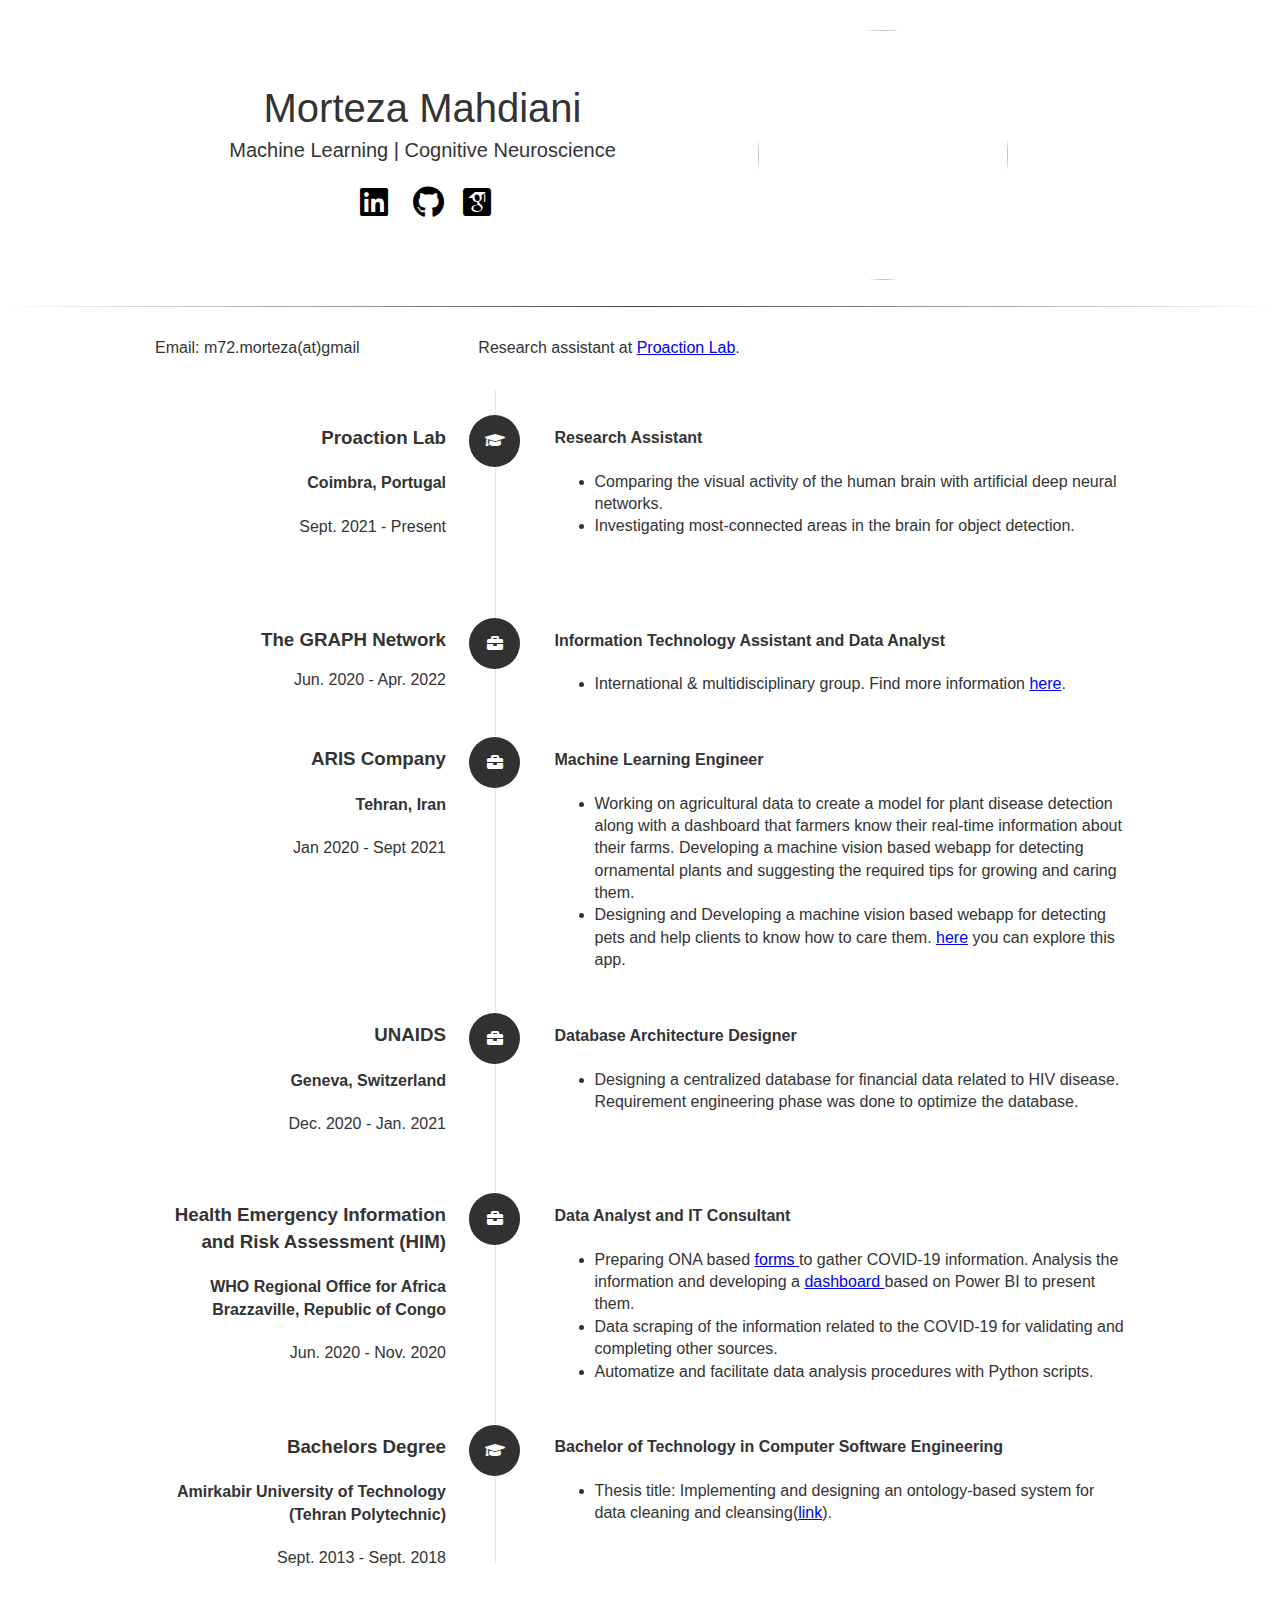
==== commit b02bf88b: "some details where modified!" ====
--- a/index.html
+++ b/index.html
@@ -2,7 +2,7 @@
 <html lang="en">
 <head>
 
-    <title>Morteza Mahdiani's website</title>
+    <title>Morteza Mahdiani's Homepage</title>
     <meta http-equiv="X-UA-Compatible" content="IE=edge">
     <meta charset="utf-8">
     <meta name="viewport" content="width=device-width, initial-scale=1.0">
@@ -112,10 +112,12 @@
 
                 <div class="timeline-content">
                     <h4>Information Technology Assistant and Data Analyst</h4>
-                    <p>
-                        International & multidisciplinary group. Find more information <a
+                    <ul>
+                        <li>
+                            International & multidisciplinary group. Find more information <a
                             href="https://thegraphnetwork.org/">here</a>.
-                    </p>
+                        </li>
+                    </ul>
                 </div>
             </div>
 
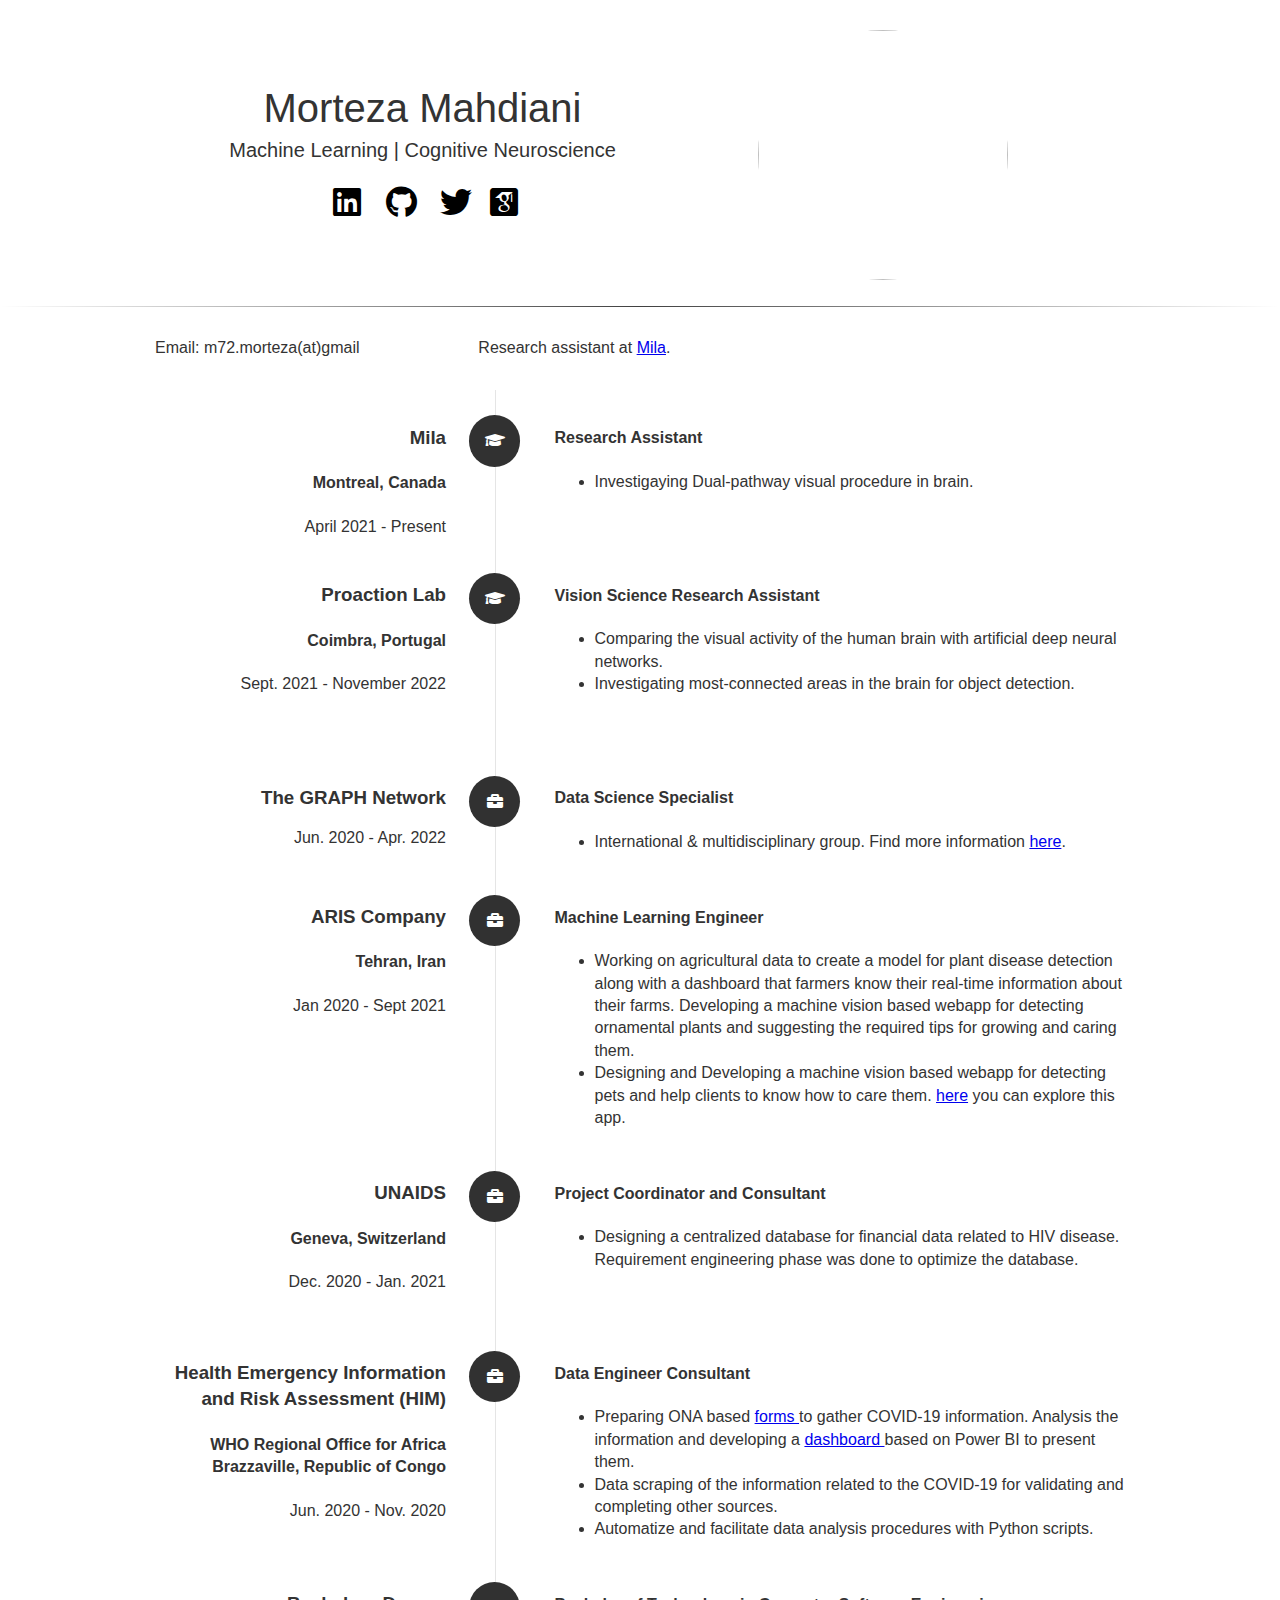
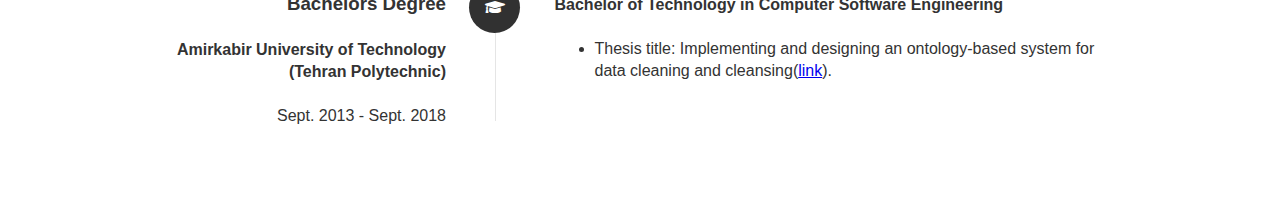
==== commit f8184e3b: "update position" ====
--- a/index.html
+++ b/index.html
@@ -30,12 +30,12 @@
             <div id="home-icon">
 <!--                 <a href="" rel="noopener noreferrer" target="_blank"><i
                         class="fas fa-envelope fa-2x" aria-hidden="true"></i></a> -->
-                <a href="https://au.linkedin.com/in/morteza-mahdiani/" rel="noopener noreferrer" target="_blank"><i
+                <a href="https://www.linkedin.com/in/morteza-mahdiani/" rel="noopener noreferrer" target="_blank"><i
                         class="fab fa-linkedin fa-2x" aria-hidden="true"></i></a>
                 <a href="https://github.com/morteza-mahdiani" rel="noopener noreferrer" target="_blank"><i
                         class="fab fa-github fa-2x" aria-hidden="true"></i></a>
-<!--                 <a href="https://twitter.com/JanioSadAh" rel="noopener noreferrer" target="_blank"><i
-                        class="fab fa-twitter fa-2x" aria-hidden="true"></i></a> -->
+                <a href="https://twitter.com/JanioSadAh" rel="noopener noreferrer" target="_blank"><i
+                        class="fab fa-twitter fa-2x" aria-hidden="true"></i></a>
                 <a href="https://scholar.google.com/citations?user=xFztGO8AAAAJ&hl=en" ><i 
                         class="ai ai-google-scholar-square ai-2x" aria-hidden="true" style="width:3vmax;"></i></a>
             </div>
@@ -58,7 +58,7 @@
                 </div>
                 <div id="resume-intro">
                     <!-- Member of the <a href="https://thegraphnetwork.org/">Global Research and Analysis for Public Health</a> network. -->
-                    Research assistant at <a href="https://proactionlab.fpce.uc.pt/en/home">Proaction Lab</a>.<br/>
+                    Research assistant at <a href="https://mila.quebec/en/">Mila</a>.<br/>
                 </div>
                 </div>
 
@@ -68,21 +68,50 @@
 
 
 
-            <div class="timeline-block">
+
+             <div class="timeline-block">
                 <div class="timeline-ico">
                     <i class="fas fa-graduation-cap"></i>
                 </div>
 
                 <div class="timeline-header">
+                    <h3>Mila</h3>
+                    <h4>
+                        Montreal, Canada
+                    </h4>
+                    <p>April 2021 - Present</p>
+                </div>
+
+                <div class="timeline-content">
+                    <h4>Research Assistant</h4>
+                    <ul>
+                        <li>
+                        	Investigaying Dual-pathway visual procedure in brain.	
+                        </li>
+
+                        <p><br></p>
+                    </ul>
+                </div>
+            </div>
+
+
+
+
+            <div class="timeline-block">
+                <div class="timeline-ico">
+                    <i class="fas fa-graduation-cap"></i>
+                </div>
+
+                <div class="timeline-header">
                     <h3>Proaction Lab</h3>
                     <h4>
                         Coimbra, Portugal
                     </h4>
-                    <p>Sept. 2021 - Present</p>
-                </div>
-
-                <div class="timeline-content">
-                    <h4>Research Assistant</h4>
+                    <p>Sept. 2021 - November 2022</p>
+                </div>
+
+                <div class="timeline-content">
+                    <h4>Vision Science Research Assistant</h4>
                     <ul>
                         <li>
                             Comparing the visual activity of the human brain with artificial deep neural networks.
@@ -111,7 +140,7 @@
                 </div>
 
                 <div class="timeline-content">
-                    <h4>Information Technology Assistant and Data Analyst</h4>
+                    <h4>Data Science Specialist</h4>
                     <ul>
                         <li>
                             International & multidisciplinary group. Find more information <a
@@ -163,7 +192,7 @@
                 </div>
 
                 <div class="timeline-content">
-                    <h4>Database Architecture Designer</h4>
+                    <h4>Project Coordinator and Consultant</h4>
                     <ul>
                         <li>
                             Designing a centralized database for financial data related to HIV disease.
@@ -189,7 +218,7 @@
                 </div>
 
                 <div class="timeline-content">
-                    <h4>Data Analyst and IT Consultant</h4>
+                    <h4>Data Engineer Consultant</h4>
                     <ul>
                         <li>
                             Preparing ONA based <a href="https://enketo.whonghub.org/x/#lYqEkK29"> forms </a> to gather
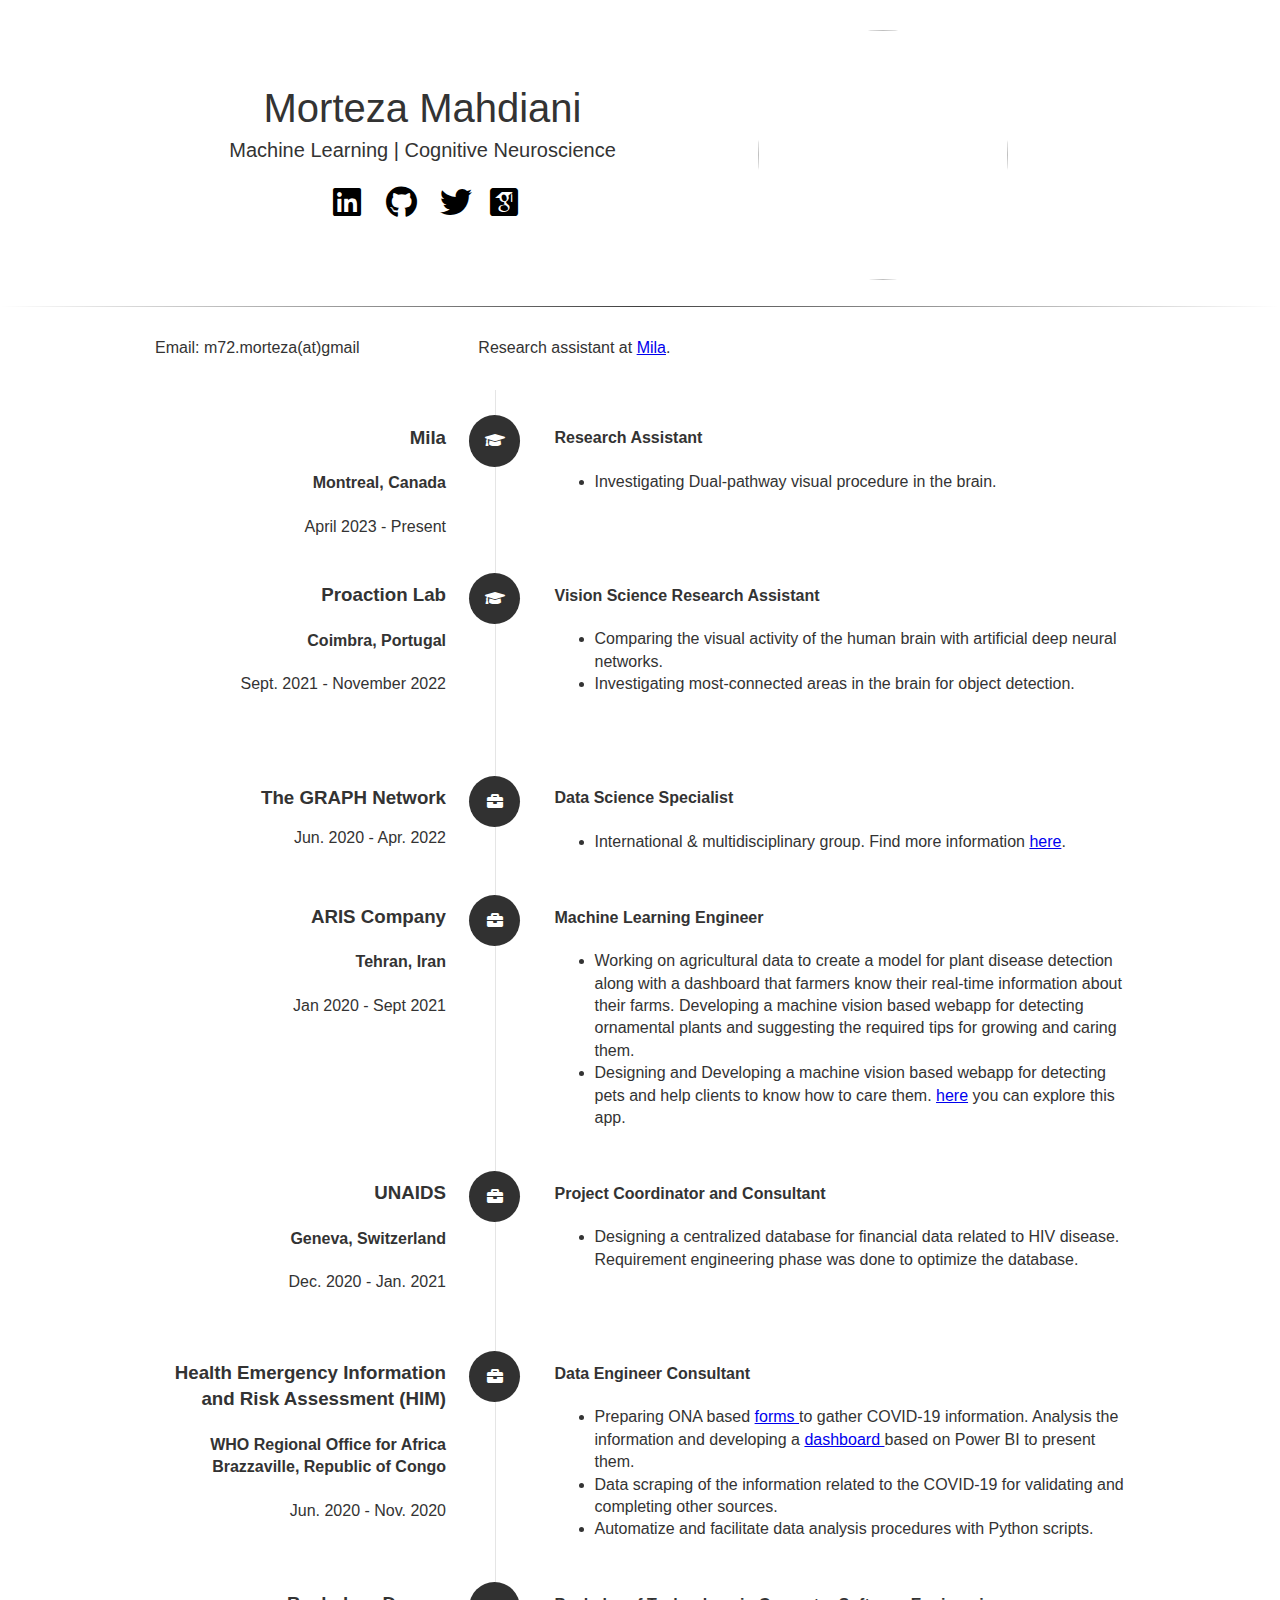
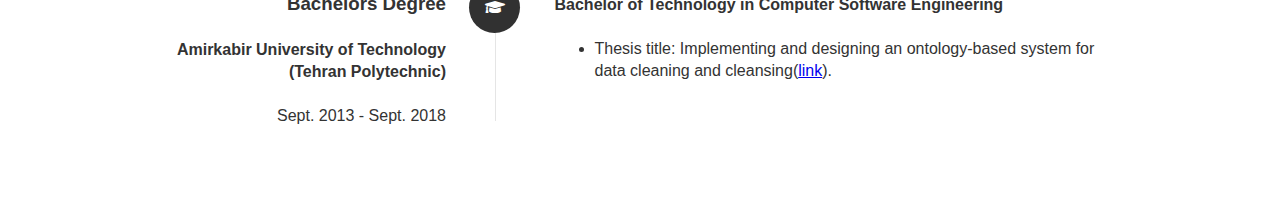
==== commit db9f4095: "updathe position" ====
--- a/index.html
+++ b/index.html
@@ -79,14 +79,14 @@
                     <h4>
                         Montreal, Canada
                     </h4>
-                    <p>April 2021 - Present</p>
+                    <p>April 2023 - Present</p>
                 </div>
 
                 <div class="timeline-content">
                     <h4>Research Assistant</h4>
                     <ul>
                         <li>
-                        	Investigaying Dual-pathway visual procedure in brain.	
+                        	Investigating Dual-pathway visual procedure in the brain.	
                         </li>
 
                         <p><br></p>
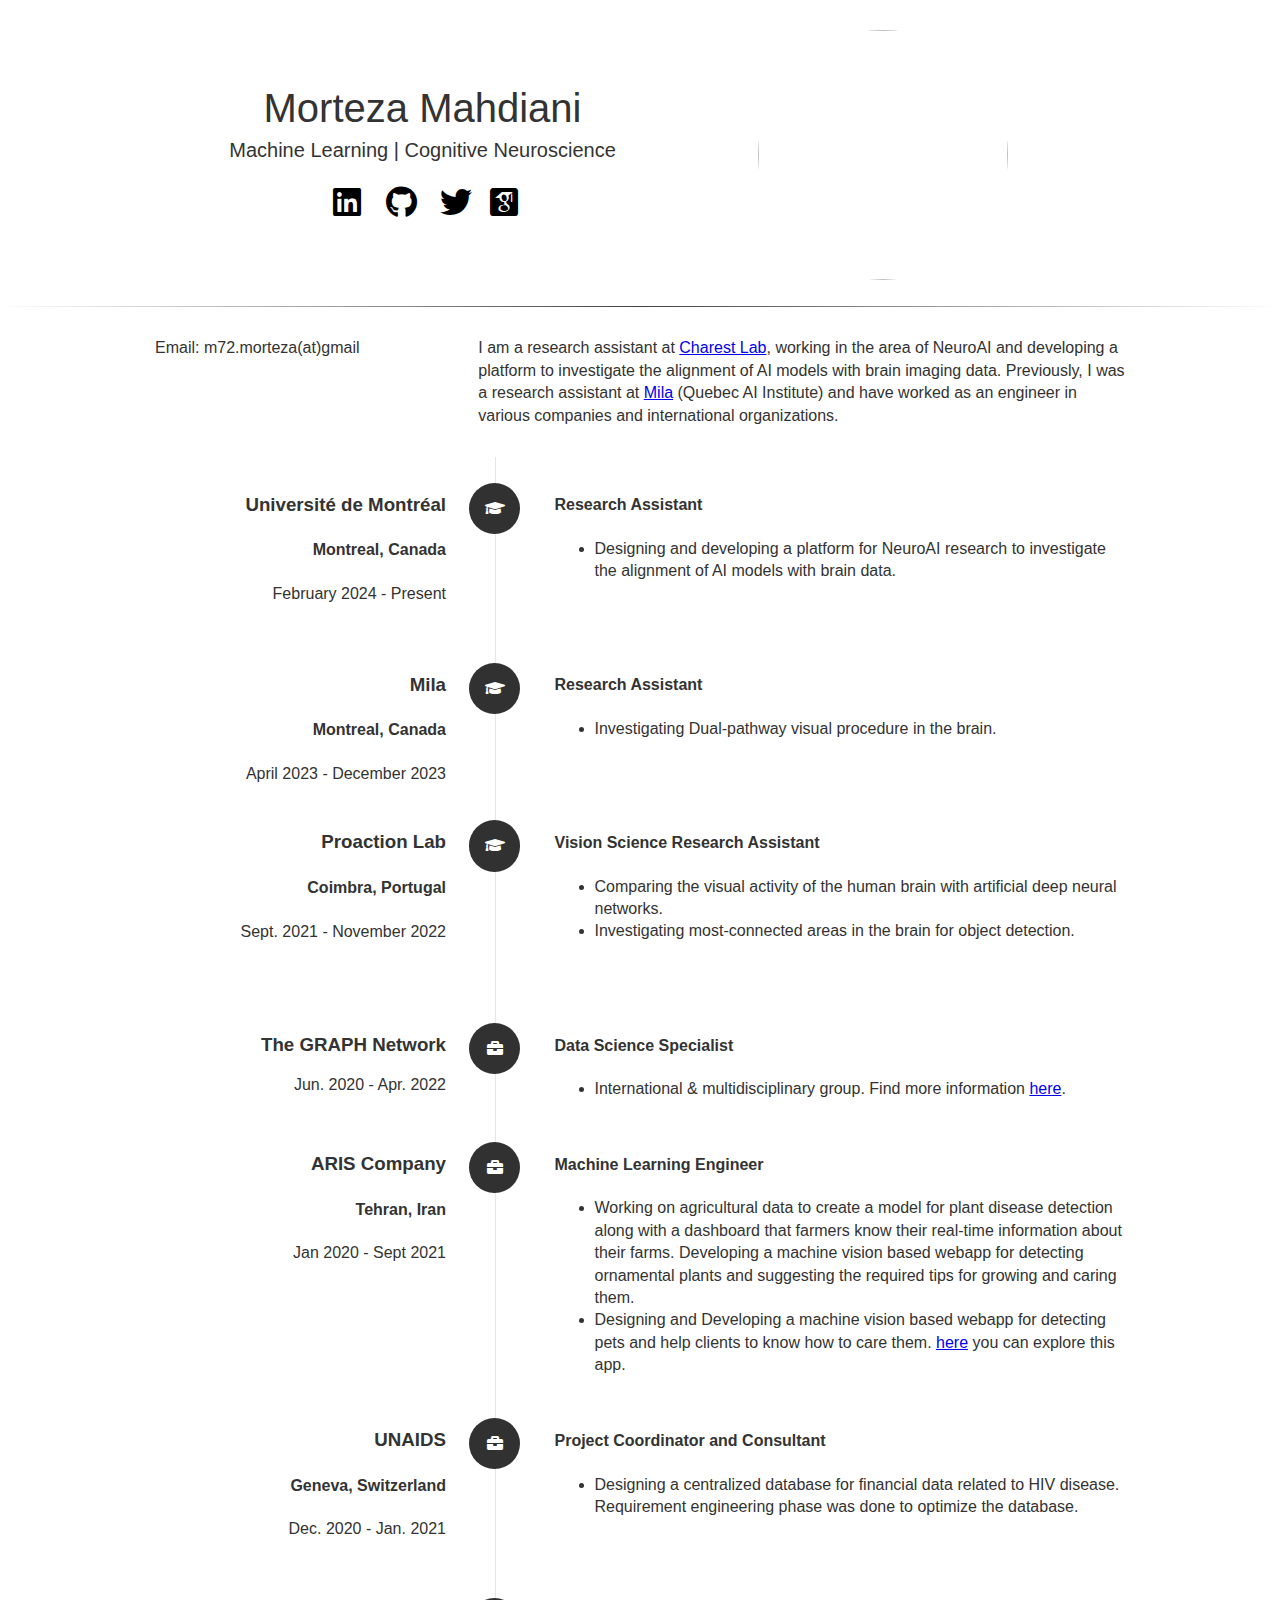
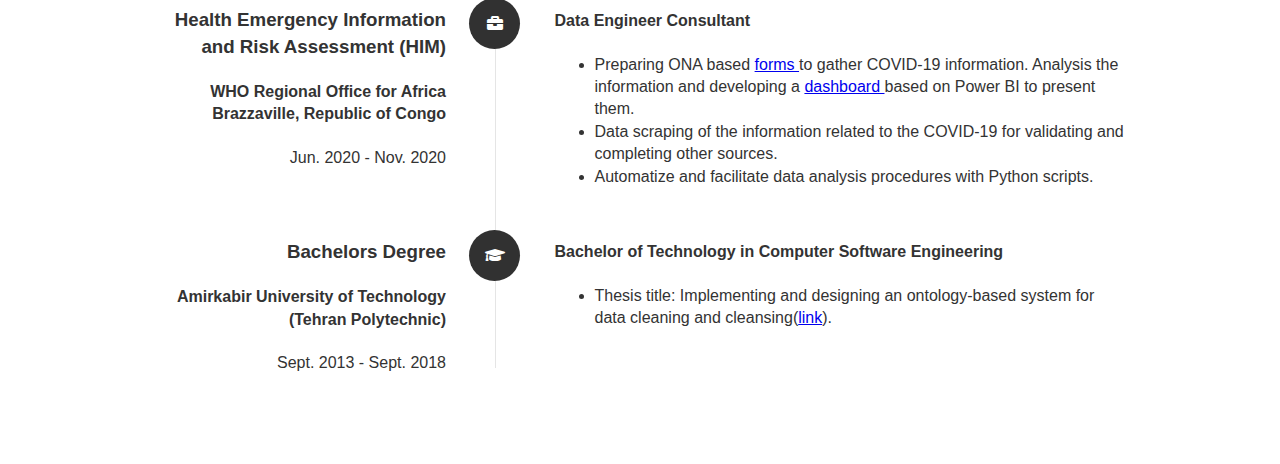
==== commit d60b012f: "update- charest lab" ====
--- a/index.html
+++ b/index.html
@@ -57,8 +57,9 @@
                     Email: m72.morteza(at)gmail <br/>
                 </div>
                 <div id="resume-intro">
-                    <!-- Member of the <a href="https://thegraphnetwork.org/">Global Research and Analysis for Public Health</a> network. -->
-                    Research assistant at <a href="https://mila.quebec/en/">Mila</a>.<br/>
+                    I am a research assistant at <a href="https://iancharest.com/">Charest Lab</a>, working in the area of NeuroAI and developing a platform to investigate the alignment of 
+                    AI models with brain imaging data. Previously, I was a research assistant at <a href="https://mila.quebec/en/">Mila</a> (Quebec AI Institute) and have worked as an engineer
+                    in various companies and international organizations.
                 </div>
                 </div>
 
@@ -67,7 +68,7 @@
 
 
 
-
+                
 
              <div class="timeline-block">
                 <div class="timeline-ico">
@@ -75,11 +76,37 @@
                 </div>
 
                 <div class="timeline-header">
+                    <h3>Université de Montréal</h3>
+                    <h4>
+                        Montreal, Canada
+                    </h4>
+                    <p>February 2024 - Present</p>
+                </div>
+
+                <div class="timeline-content">
+                    <h4>Research Assistant</h4>
+                    <ul>
+                        <li>
+                            Designing and developing a platform for NeuroAI research to investigate the alignment of AI models with brain data.
+                         </li>
+                        <p><br></p>
+                    </ul>
+                </div>
+            </div>
+
+
+
+             <div class="timeline-block">
+                <div class="timeline-ico">
+                    <i class="fas fa-graduation-cap"></i>
+                </div>
+
+                <div class="timeline-header">
                     <h3>Mila</h3>
                     <h4>
                         Montreal, Canada
                     </h4>
-                    <p>April 2023 - Present</p>
+                    <p>April 2023 - December 2023</p>
                 </div>
 
                 <div class="timeline-content">
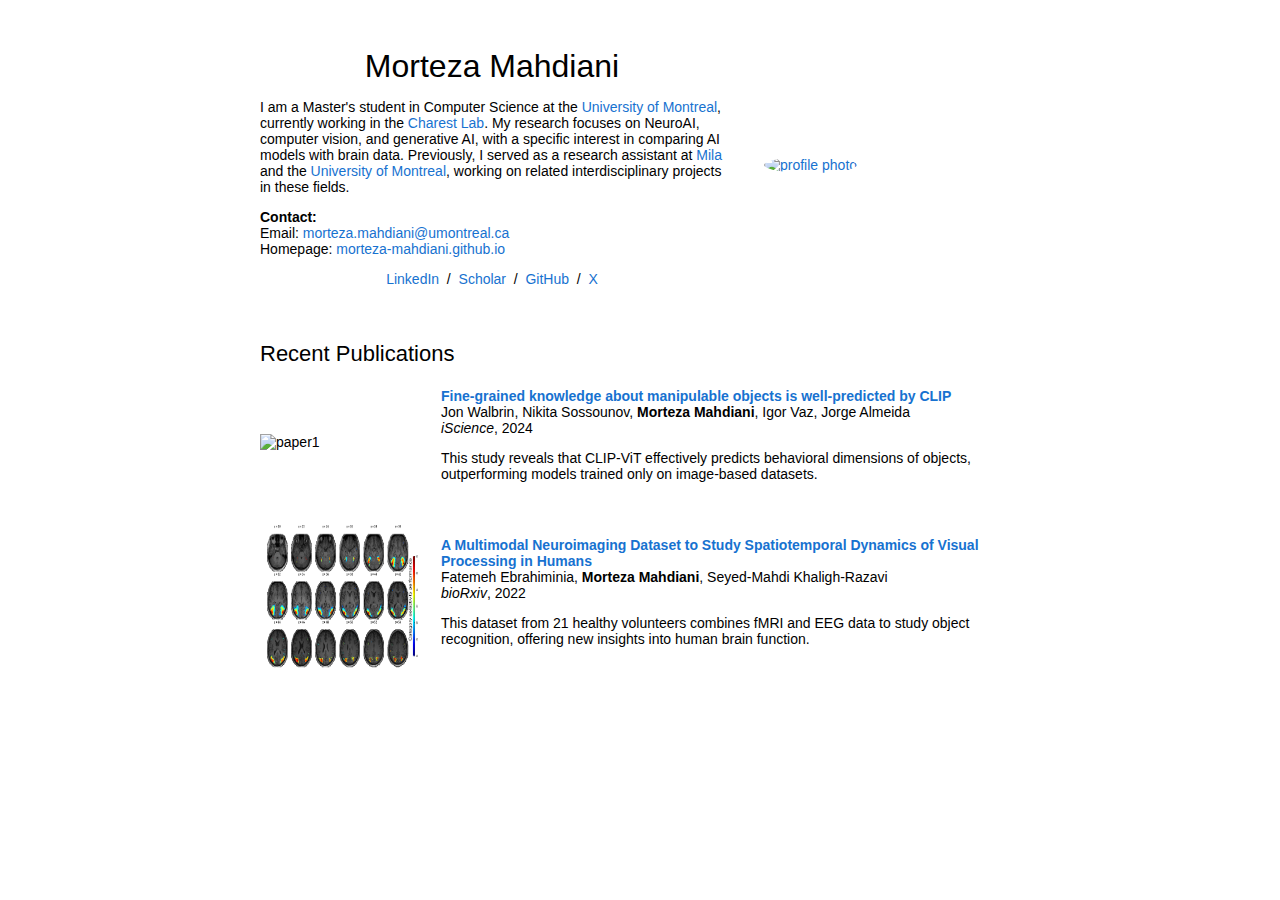
==== commit f0de44e8: "update 2024" ====
--- a/index.html
+++ b/index.html
@@ -1,299 +1,99 @@
-<!DOCTYPE html>
-<html lang="en">
-<head>
-
-    <title>Morteza Mahdiani's Homepage</title>
-    <meta http-equiv="X-UA-Compatible" content="IE=edge">
-    <meta charset="utf-8">
-    <meta name="viewport" content="width=device-width, initial-scale=1.0">
-    <meta name="description" content="Morteza Mahdiani's website">
-    <meta name="keywords" content="website, Morteza, Mahdiani, cv, work, resume, blog">
-    <meta name="author" content="Morteza Mahdiani">
-    <meta name="viewport" content="width=device-width, initial-scale=1">
-    <link rel="stylesheet" href="./css/all.css">
-    <link rel="stylesheet" href="./css/style.css">
-    <link rel="stylesheet" href="./css/academicons.min.css"/>
-
-
-</head>
-
-
-<body>
-
-<!-- Home -->
-<div class="container" id="home">
-
-    <div class="row">
-        <div id="home-about">
-            <h1>Morteza Mahdiani</h1>
-            <h2>Machine Learning | Cognitive Neuroscience</h2><br/>
-            <div id="home-icon">
-<!--                 <a href="" rel="noopener noreferrer" target="_blank"><i
-                        class="fas fa-envelope fa-2x" aria-hidden="true"></i></a> -->
-                <a href="https://www.linkedin.com/in/morteza-mahdiani/" rel="noopener noreferrer" target="_blank"><i
-                        class="fab fa-linkedin fa-2x" aria-hidden="true"></i></a>
-                <a href="https://github.com/morteza-mahdiani" rel="noopener noreferrer" target="_blank"><i
-                        class="fab fa-github fa-2x" aria-hidden="true"></i></a>
-                <a href="https://twitter.com/JanioSadAh" rel="noopener noreferrer" target="_blank"><i
-                        class="fab fa-twitter fa-2x" aria-hidden="true"></i></a>
-                <a href="https://scholar.google.com/citations?user=xFztGO8AAAAJ&hl=en" ><i 
-                        class="ai ai-google-scholar-square ai-2x" aria-hidden="true" style="width:3vmax;"></i></a>
-            </div>
-        </div>
-        <div id="home-img">
-            <img src="./photos/IMG_1743.png" alt="" data-holder-rendered="true"><br/>
-        </div>
-    </div>
-
-</div>
-
-<hr>
-
-<div class="container" id="resume">
-
-            <div class="row">
-                <div id="resume-img">
-                    <!--            <img src="photos/" alt="" style="width:40%;"/><br/>-->
-                    Email: m72.morteza(at)gmail <br/>
-                </div>
-                <div id="resume-intro">
-                    I am a research assistant at <a href="https://iancharest.com/">Charest Lab</a>, working in the area of NeuroAI and developing a platform to investigate the alignment of 
-                    AI models with brain imaging data. Previously, I was a research assistant at <a href="https://mila.quebec/en/">Mila</a> (Quebec AI Institute) and have worked as an engineer
-                    in various companies and international organizations.
-                </div>
-                </div>
-
-                <div class="resume-timeline">
-            <div class="timeline-wrap">
-
-
-
-                
-
-             <div class="timeline-block">
-                <div class="timeline-ico">
-                    <i class="fas fa-graduation-cap"></i>
-                </div>
-
-                <div class="timeline-header">
-                    <h3>Université de Montréal</h3>
-                    <h4>
-                        Montreal, Canada
-                    </h4>
-                    <p>February 2024 - Present</p>
-                </div>
-
-                <div class="timeline-content">
-                    <h4>Research Assistant</h4>
-                    <ul>
-                        <li>
-                            Designing and developing a platform for NeuroAI research to investigate the alignment of AI models with brain data.
-                         </li>
-                        <p><br></p>
-                    </ul>
-                </div>
-            </div>
-
-
-
-             <div class="timeline-block">
-                <div class="timeline-ico">
-                    <i class="fas fa-graduation-cap"></i>
-                </div>
-
-                <div class="timeline-header">
-                    <h3>Mila</h3>
-                    <h4>
-                        Montreal, Canada
-                    </h4>
-                    <p>April 2023 - December 2023</p>
-                </div>
-
-                <div class="timeline-content">
-                    <h4>Research Assistant</h4>
-                    <ul>
-                        <li>
-                        	Investigating Dual-pathway visual procedure in the brain.	
-                        </li>
-
-                        <p><br></p>
-                    </ul>
-                </div>
-            </div>
-
-
-
-
-            <div class="timeline-block">
-                <div class="timeline-ico">
-                    <i class="fas fa-graduation-cap"></i>
-                </div>
-
-                <div class="timeline-header">
-                    <h3>Proaction Lab</h3>
-                    <h4>
-                        Coimbra, Portugal
-                    </h4>
-                    <p>Sept. 2021 - November 2022</p>
-                </div>
-
-                <div class="timeline-content">
-                    <h4>Vision Science Research Assistant</h4>
-                    <ul>
-                        <li>
-                            Comparing the visual activity of the human brain with artificial deep neural networks.
-                        </li>
-                        <li>
-                            Investigating most-connected areas in the brain for object detection.
-                        </li>
-                        <p><br></p>
-                    </ul>
-                </div>
-            </div>
-
-
-
-
-
-
-            <div class="timeline-block">
-                <div class="timeline-ico">
-                    <i class="fas fa-briefcase"></i>
-                </div>
-
-                <div class="timeline-header">
-                    <h3>The GRAPH Network</h3>
-                    <p>Jun. 2020 - Apr. 2022</p>
-                </div>
-
-                <div class="timeline-content">
-                    <h4>Data Science Specialist</h4>
-                    <ul>
-                        <li>
-                            International & multidisciplinary group. Find more information <a
-                            href="https://thegraphnetwork.org/">here</a>.
-                        </li>
-                    </ul>
-                </div>
-            </div>
-
-            <div class="timeline-block">
-                <div class="timeline-ico">
-                    <i class="fas fa-briefcase"></i>
-                </div>
-
-                <div class="timeline-header">
-                    <h3>ARIS Company</h3>
-                    <h4>Tehran, Iran</h4>
-                    <p>Jan 2020 - Sept 2021</p>
-                </div>
-
-                <div class="timeline-content">
-                    <h4>Machine Learning Engineer</h4>
-                    <ul>
-                        <li>
-                            Working on agricultural data to create a model for plant disease detection along with a
-                            dashboard that farmers know their real-time information about their farms.
-                            Developing a machine vision based webapp for detecting ornamental plants and suggesting
-                            the required tips for growing and caring them.
-                        </li>
-                        <li>
-                            Designing and Developing a machine vision based webapp for detecting pets and help
-                            clients to know how to care them. <a href="https://aipet.pet">here</a> you can explore this app.
-                        </li>
-                    </ul>
-                </div>
-            </div>
-
-            <div class="timeline-block">
-                <div class="timeline-ico">
-                    <i class="fas fa-briefcase"></i>
-                </div>
-
-                <div class="timeline-header">
-                    <h3>UNAIDS</h3>
-                    <h4>
-                        Geneva, Switzerland
-                    </h4>
-                    <p>Dec. 2020 - Jan. 2021</p>
-                </div>
-
-                <div class="timeline-content">
-                    <h4>Project Coordinator and Consultant</h4>
-                    <ul>
-                        <li>
-                            Designing a centralized database for financial data related to HIV disease.
-                            Requirement engineering phase was done to optimize the database.
-                        </li>
-                        <p><br></p>
-                    </ul>
-                </div>
-            </div>
-
-            <div class="timeline-block">
-                <div class="timeline-ico">
-                    <i class="fas fa-briefcase"></i>
-                </div>
-
-                <div class="timeline-header">
-                    <h3>Health Emergency Information and Risk Assessment (HIM)</h3>
-                    <h4>
-                        WHO Regional Office for Africa<br>
-                        Brazzaville, Republic of Congo
-                    </h4>
-                    <p>Jun. 2020 - Nov. 2020</p>
-                </div>
-
-                <div class="timeline-content">
-                    <h4>Data Engineer Consultant</h4>
-                    <ul>
-                        <li>
-                            Preparing ONA based <a href="https://enketo.whonghub.org/x/#lYqEkK29"> forms </a> to gather
-                            COVID-19 information. Analysis the information and
-                            developing a <a
-                                href="https://app.powerbi.com/view?r=eyJrIjoiOWZiNmRmNjEtNzEwMS00ODVjLTk2NTYtZTM4ZjQyZGI4OGZhIiwidCI6ImY2MTBjMGI3LWJkMjQtNGIzOS04MTBiLTNkYzI4MGFmYjU5MCIsImMiOjh9&pageName=ReportSection">
-                            dashboard </a>
-                            based on Power BI to present them.
-                        </li>
-                        <li>
-                            Data scraping of the information related to the COVID-19 for validating and completing
-                            other sources.
-                        </li>
-                        <li>
-                            Automatize and facilitate data analysis procedures with Python scripts.
-                        </li>
-                    </ul>
-                </div>
-
-            </div>
-
-            <div class="timeline-block">
-                <div class="timeline-ico">
-                    <i class="fas fa-graduation-cap"></i>
-                </div>
-
-                <div class="timeline-header">
-                    <h3>Bachelors Degree</h3>
-                    <h4>Amirkabir University of Technology<br>
-                        (Tehran Polytechnic)</h4>
-                    <p>Sept. 2013 - Sept. 2018</p>
-                </div>
-
-                <div class="timeline-content">
-                    <h4>Bachelor of Technology in Computer Software Engineering</h4>
-                        <ul>
-                            <li>
-                                Thesis title: Implementing and designing an ontology-based system for data cleaning and cleansing(<a href="https://github.com/morteza-mahdiani/B.Sc-Thesis">link</a>).
-                            </li>
-                            <p><br></p>
-                        </ul>
-                </div>
-            </div>
-        </div>
-    </div>
-
-</div>
-
-</body>
-
+<!DOCTYPE HTML>
+<html lang="en">
+<head>
+    <meta http-equiv="Content-Type" content="text/html; charset=UTF-8">
+    <title>Morteza Mahdiani</title>
+    <meta name="author" content="Morteza Mahdiani">
+    <meta name="viewport" content="width=device-width, initial-scale=1">
+    <link rel="shortcut icon" href="images/favicon/favicon.ico" type="image/x-icon">
+    <link rel="stylesheet" type="text/css" href="stylesheet.css">
+</head>
+<body>
+    <table style="width:100%;max-width:800px;border:0px;border-spacing:0px;border-collapse:separate;margin-right:auto;margin-left:auto;">
+        <tbody>
+            <tr style="padding:0px">
+                <td style="padding:0px">
+                    <table style="width:100%;border:0px;border-spacing:0px;border-collapse:separate;margin-right:auto;margin-left:auto;">
+                        <tbody>
+                            <tr style="padding:0px">
+                                <td style="padding:2.5%;width:63%;vertical-align:middle">
+                                    <p class="name" style="text-align: center;">
+                                        Morteza Mahdiani
+                                    </p>
+                                    <p>
+                                        I am a Master's student in Computer Science at the <a href='https://diro.umontreal.ca/english/home/'>University of Montreal</a>, currently working in the <a href='https://iancharest.com'>Charest Lab</a>. My research focuses on NeuroAI, computer vision, and generative AI, with a specific interest in comparing AI models with brain data. Previously, I served as a research assistant at <a href='https://mila.quebec/en'>Mila</a> and the <a href='https://www.umontreal.ca/en/'>University of Montreal</a>, working on related interdisciplinary projects in these fields.
+                                    </p>
+                                    <p>
+                                        <strong>Contact:</strong><br>
+                                        Email: <a href="mailto:morteza.mahdiani@umontreal.ca">morteza.mahdiani@umontreal.ca</a><br>
+                                        Homepage: <a href="https://morteza-mahdiani.github.io/">morteza-mahdiani.github.io</a>
+                                    </p>
+                                    <p style="text-align:center">
+                                        <a href="https://www.linkedin.com/in/morteza-mahdiani/">LinkedIn</a> &nbsp;/&nbsp;
+                                        <a href="https://scholar.google.com/citations?user=xFztGO8AAAAJ&hl=en">Scholar</a> &nbsp;/&nbsp;
+                                        <a href="https://github.com/morteza-mahdiani">GitHub</a>  &nbsp;/&nbsp;
+                                        <a href="https://x.com/janiosadah?lang=en">X</a>
+                                    </p>
+                                </td>
+                                <td style="padding:2.5%;width:40%;max-width:40%">
+                                    <a href="images/profile.jpg"><img style="width:100%;max-width:100%;object-fit: cover; border-radius: 50%;" alt="profile photo" src="images/IMG_1743.png" class="hoverZoomLink"></a>
+                                </td>
+                            </tr>
+                        </tbody>
+                    </table>
+                    <table style="width:100%;border:0px;border-spacing:0px;border-collapse:separate;margin-right:auto;margin-left:auto;">
+                        <tbody>
+                            <tr>
+                                <td style="padding:20px;width:100%;vertical-align:middle">
+                                    <h2>Recent Publications </h2>
+                                </td>
+                            </tr>
+                        </tbody>
+                    </table>
+                    <table style="width:100%;border:0px;border-spacing:0px;border-collapse:separate;margin-right:auto;margin-left:auto;">
+                      <tbody>
+                            
+                            <tr>
+                                <td style="padding:20px;width:25%;vertical-align:middle">
+                                    <img src="https://github.com/morteza-mahdiani/OK_CLIP/blob/gh-pages/resources/arch.jpg?raw=true" alt="paper1" width="160" height="160">
+                                </td>
+                                <td width="75%" valign="middle">
+                                    <a href="https://www.cell.com/iscience/fulltext/S2589-0042(24)01522-0">
+                                        <span class="papertitle">Fine-grained knowledge about manipulable objects is well-predicted by CLIP</span>
+                                    </a>
+                                    <br>
+                                    Jon Walbrin, Nikita Sossounov, <strong>Morteza Mahdiani</strong>, Igor Vaz, Jorge Almeida
+                                    <br>
+                                    <em>iScience</em>, 2024
+                                    <p>
+                                        This study reveals that CLIP-ViT effectively predicts behavioral dimensions of objects, outperforming models trained only on image-based datasets.
+                                    </p>
+                                </td>
+                            </tr>
+                            
+                            <tr>
+                                <td style="padding:20px;width:25%;vertical-align:middle">
+                                    <img src="images/ml_paper_2.png" alt="paper2" width="160" height="160">
+                                </td>
+                                <td width="75%" valign="middle">
+                                    <a href="https://www.biorxiv.org/content/10.1101/2022.05.12.491595v1.abstract">
+                                        <span class="papertitle">A Multimodal Neuroimaging Dataset to Study Spatiotemporal Dynamics of Visual Processing in Humans</span>
+                                    </a>
+                                    <br>
+                                    Fatemeh Ebrahiminia, <strong>Morteza Mahdiani</strong>, Seyed-Mahdi Khaligh-Razavi
+                                    <br>
+                                    <em>bioRxiv</em>, 2022
+                                    <p>
+                                        This dataset from 21 healthy volunteers combines fMRI and EEG data to study object recognition, offering new insights into human brain function.
+                                    </p>
+                                </td>
+                            </tr>
+                            
+                        </tbody>
+                    </table>
+                </td>
+            </tr>
+        </tbody>
+    </table>
+</body>
 </html>--- a/stylesheet.css
+++ b/stylesheet.css
@@ -0,0 +1,135 @@
+/* latin-ext */
+@font-face {
+  font-family: 'Lato';
+  font-style: italic;
+  font-weight: 400;
+  src: local('Lato Italic'), local('Lato-Italic'), url(https://fonts.gstatic.com/s/lato/v15/S6u8w4BMUTPHjxsAUi-qNiXg7eU0.woff2) format('woff2');
+  unicode-range: U+0100-024F, U+0259, U+1E00-1EFF, U+2020, U+20A0-20AB, U+20AD-20CF, U+2113, U+2C60-2C7F, U+A720-A7FF;
+}
+/* latin */
+@font-face {
+  font-family: 'Lato';
+  font-style: italic;
+  font-weight: 400;
+  src: local('Lato Italic'), local('Lato-Italic'), url(https://fonts.gstatic.com/s/lato/v15/S6u8w4BMUTPHjxsAXC-qNiXg7Q.woff2) format('woff2');
+  unicode-range: U+0000-00FF, U+0131, U+0152-0153, U+02BB-02BC, U+02C6, U+02DA, U+02DC, U+2000-206F, U+2074, U+20AC, U+2122, U+2191, U+2193, U+2212, U+2215, U+FEFF, U+FFFD;
+}
+/* latin-ext */
+@font-face {
+  font-family: 'Lato';
+  font-style: italic;
+  font-weight: 700;
+  src: local('Lato Bold Italic'), local('Lato-BoldItalic'), url(https://fonts.gstatic.com/s/lato/v15/S6u_w4BMUTPHjxsI5wq_FQftx9897sxZ.woff2) format('woff2');
+  unicode-range: U+0100-024F, U+0259, U+1E00-1EFF, U+2020, U+20A0-20AB, U+20AD-20CF, U+2113, U+2C60-2C7F, U+A720-A7FF;
+}
+/* latin */
+@font-face {
+  font-family: 'Lato';
+  font-style: italic;
+  font-weight: 700;
+  src: local('Lato Bold Italic'), local('Lato-BoldItalic'), url(https://fonts.gstatic.com/s/lato/v15/S6u_w4BMUTPHjxsI5wq_Gwftx9897g.woff2) format('woff2');
+  unicode-range: U+0000-00FF, U+0131, U+0152-0153, U+02BB-02BC, U+02C6, U+02DA, U+02DC, U+2000-206F, U+2074, U+20AC, U+2122, U+2191, U+2193, U+2212, U+2215, U+FEFF, U+FFFD;
+}
+/* latin-ext */
+@font-face {
+  font-family: 'Lato';
+  font-style: normal;
+  font-weight: 400;
+  src: local('Lato Regular'), local('Lato-Regular'), url(https://fonts.gstatic.com/s/lato/v15/S6uyw4BMUTPHjxAwXiWtFCfQ7A.woff2) format('woff2');
+  unicode-range: U+0100-024F, U+0259, U+1E00-1EFF, U+2020, U+20A0-20AB, U+20AD-20CF, U+2113, U+2C60-2C7F, U+A720-A7FF;
+}
+/* latin */
+@font-face {
+  font-family: 'Lato';
+  font-style: normal;
+  font-weight: 400;
+  src: local('Lato Regular'), local('Lato-Regular'), url(https://fonts.gstatic.com/s/lato/v15/S6uyw4BMUTPHjx4wXiWtFCc.woff2) format('woff2');
+  unicode-range: U+0000-00FF, U+0131, U+0152-0153, U+02BB-02BC, U+02C6, U+02DA, U+02DC, U+2000-206F, U+2074, U+20AC, U+2122, U+2191, U+2193, U+2212, U+2215, U+FEFF, U+FFFD;
+}
+/* latin-ext */
+@font-face {
+  font-family: 'Lato';
+  font-style: normal;
+  font-weight: 700;
+  src: local('Lato Bold'), local('Lato-Bold'), url(https://fonts.gstatic.com/s/lato/v15/S6u9w4BMUTPHh6UVSwaPGQ3q5d0N7w.woff2) format('woff2');
+  unicode-range: U+0100-024F, U+0259, U+1E00-1EFF, U+2020, U+20A0-20AB, U+20AD-20CF, U+2113, U+2C60-2C7F, U+A720-A7FF;
+}
+/* latin */
+@font-face {
+  font-family: 'Lato';
+  font-style: normal;
+  font-weight: 700;
+  src: local('Lato Bold'), local('Lato-Bold'), url(https://fonts.gstatic.com/s/lato/v15/S6u9w4BMUTPHh6UVSwiPGQ3q5d0.woff2) format('woff2');
+  unicode-range: U+0000-00FF, U+0131, U+0152-0153, U+02BB-02BC, U+02C6, U+02DA, U+02DC, U+2000-206F, U+2074, U+20AC, U+2122, U+2191, U+2193, U+2212, U+2215, U+FEFF, U+FFFD;
+}
+
+a {
+  color: #1772d0;
+  text-decoration: none;
+}
+
+a:focus,
+a:hover {
+  color: #f09228;
+  text-decoration: none;
+}
+
+body,
+td,
+th,
+tr,
+p,
+a {
+  font-family: 'Lato', Verdana, Helvetica, sans-serif;
+  font-size: 14px;
+}
+
+strong {
+  font-family: 'Lato', Verdana, Helvetica, sans-serif;
+  font-size: 14px;
+}
+
+h2 {
+  margin: 0;
+  font-weight: normal;
+  font-family: 'Lato', Verdana, Helvetica, sans-serif;
+  font-size: 22px;
+}
+
+.papertitle {
+  font-family: 'Lato', Verdana, Helvetica, sans-serif;
+  font-size: 14px;
+  font-weight: 700;
+}
+
+.name {
+  padding-top: 20px;
+  margin: 0;
+  font-family: 'Lato', Verdana, Helvetica, sans-serif;
+  font-size: 32px;
+}
+
+.one {
+  width: 160px;
+  height: 160px;
+  position: relative;
+}
+
+.two {
+  width: 160px;
+  height: 160px;
+  position: absolute;
+  transition: opacity .2s ease-in-out;
+  -moz-transition: opacity .2s ease-in-out;
+  -webkit-transition: opacity .2s ease-in-out;
+}
+
+.fade {
+  transition: opacity .2s ease-in-out;
+  -moz-transition: opacity .2s ease-in-out;
+  -webkit-transition: opacity .2s ease-in-out;
+}
+
+span.highlight {
+  background-color: #ffffd0;
+}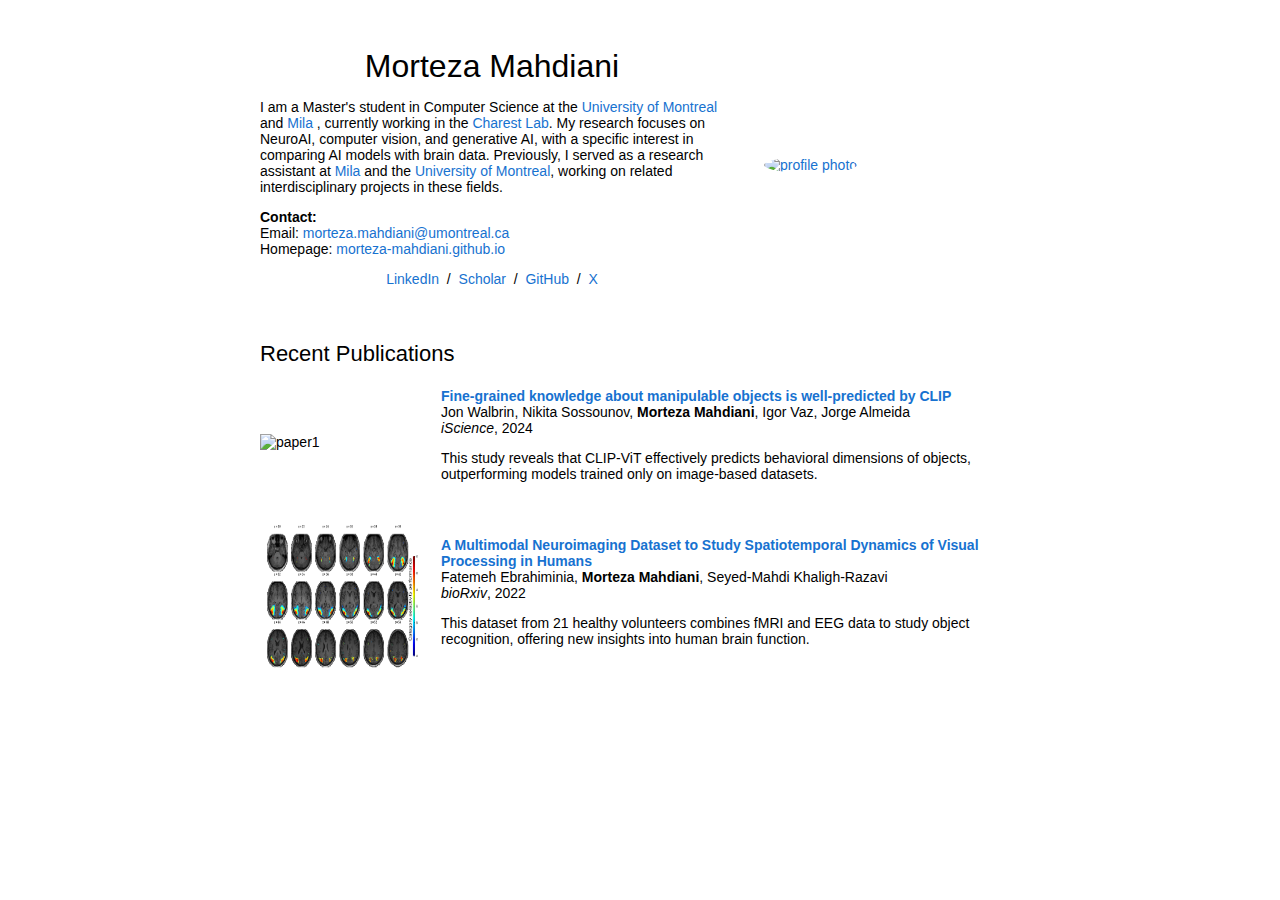
==== commit d3c4cdab: "Update index.html" ====
--- a/index.html
+++ b/index.html
@@ -21,7 +21,7 @@
                                         Morteza Mahdiani
                                     </p>
                                     <p>
-                                        I am a Master's student in Computer Science at the <a href='https://diro.umontreal.ca/english/home/'>University of Montreal</a>, currently working in the <a href='https://iancharest.com'>Charest Lab</a>. My research focuses on NeuroAI, computer vision, and generative AI, with a specific interest in comparing AI models with brain data. Previously, I served as a research assistant at <a href='https://mila.quebec/en'>Mila</a> and the <a href='https://www.umontreal.ca/en/'>University of Montreal</a>, working on related interdisciplinary projects in these fields.
+                                        I am a Master's student in Computer Science at the <a href='https://diro.umontreal.ca/english/home/'>University of Montreal</a> and <a href='https://mila.quebec/en/directory/morteza-mahdiani'>Mila </a>, currently working in the <a href='https://iancharest.com'>Charest Lab</a>. My research focuses on NeuroAI, computer vision, and generative AI, with a specific interest in comparing AI models with brain data. Previously, I served as a research assistant at <a href='https://mila.quebec/en'>Mila</a> and the <a href='https://www.umontreal.ca/en/'>University of Montreal</a>, working on related interdisciplinary projects in these fields.
                                     </p>
                                     <p>
                                         <strong>Contact:</strong><br>
@@ -96,4 +96,4 @@
         </tbody>
     </table>
 </body>
-</html>+</html>
